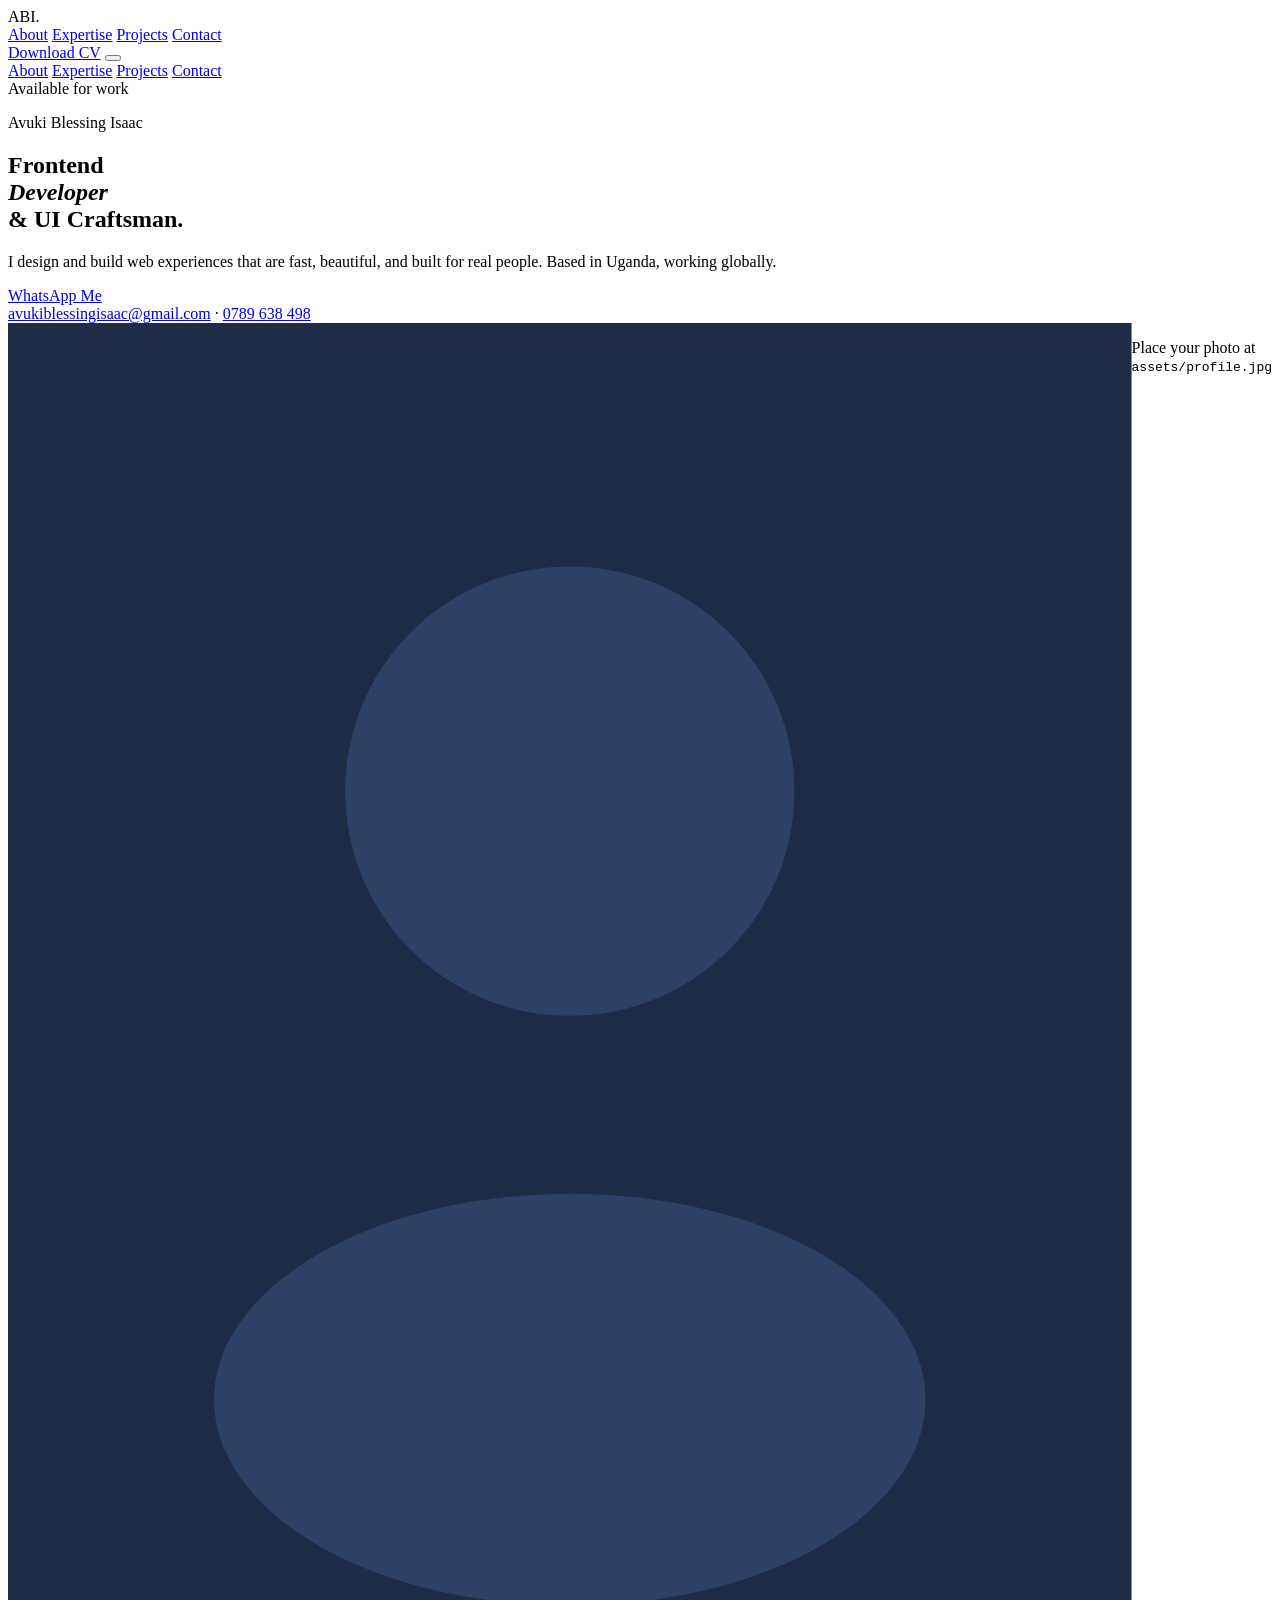
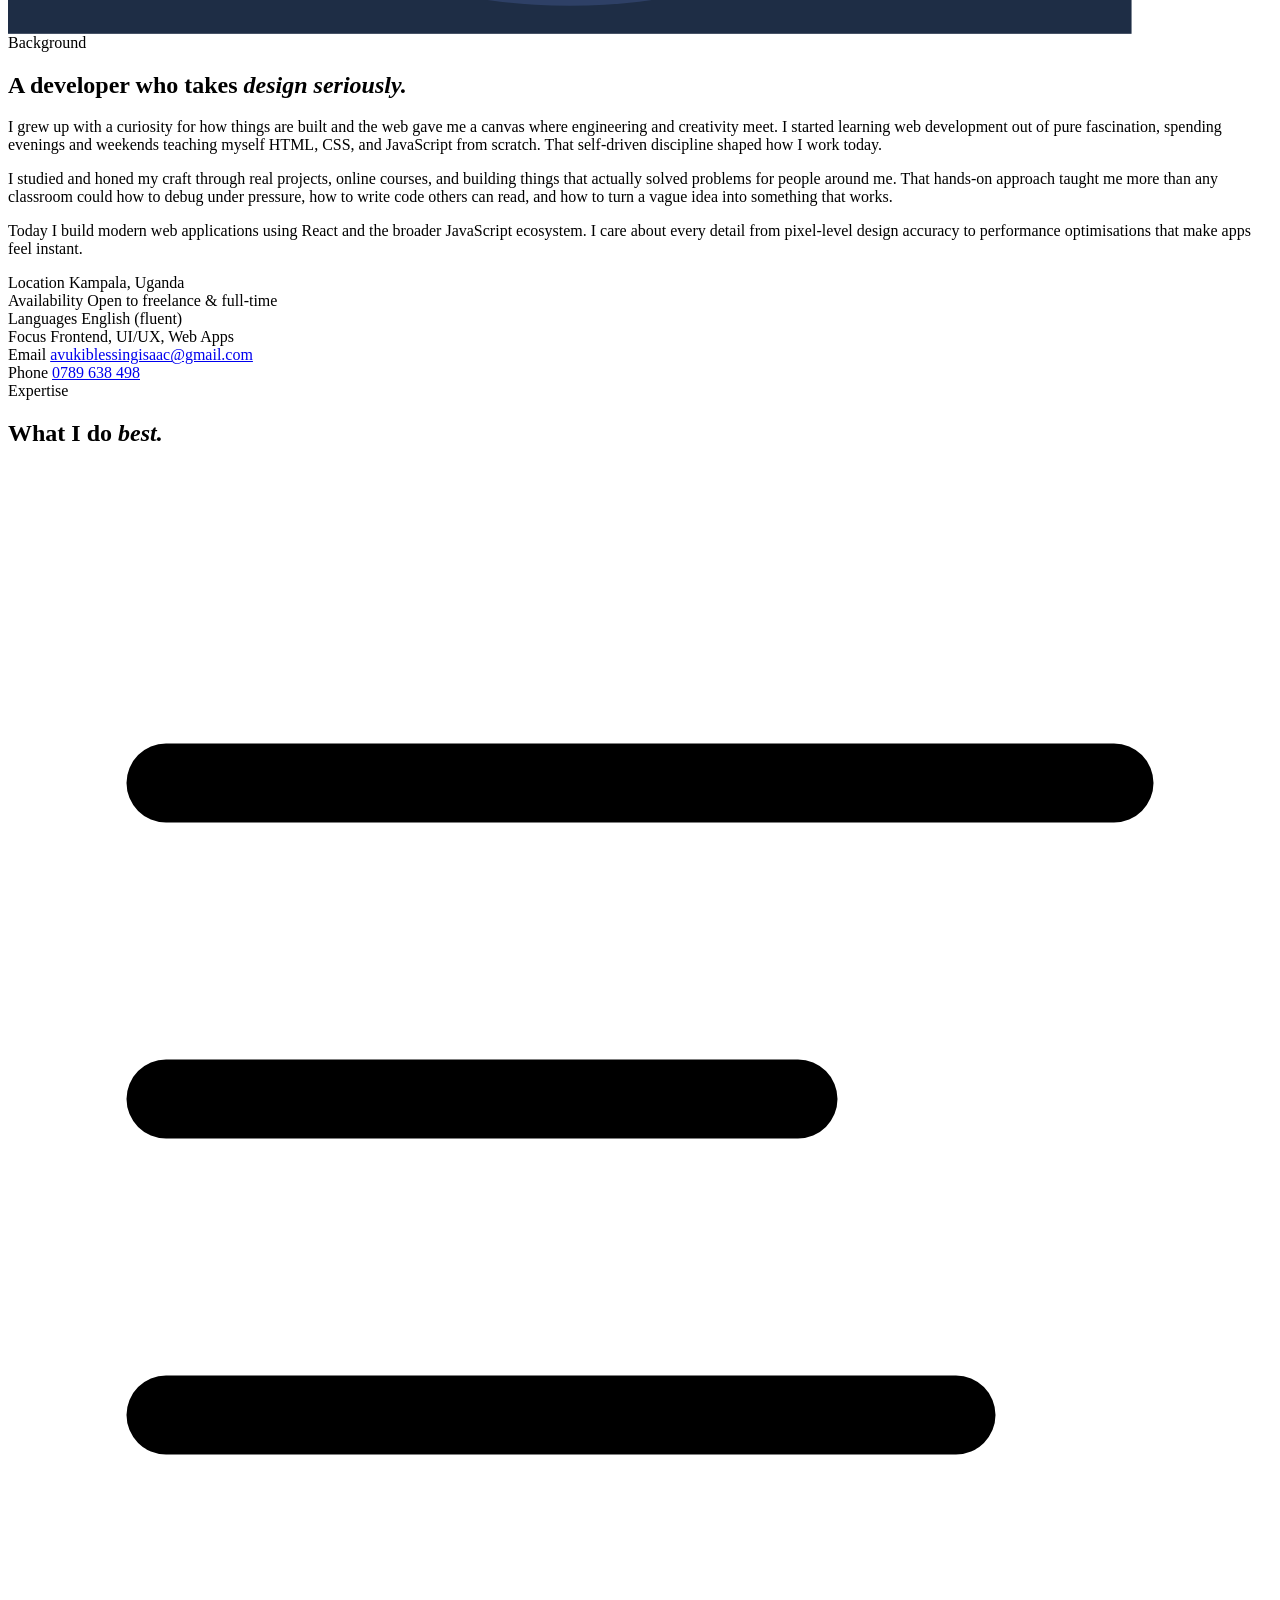
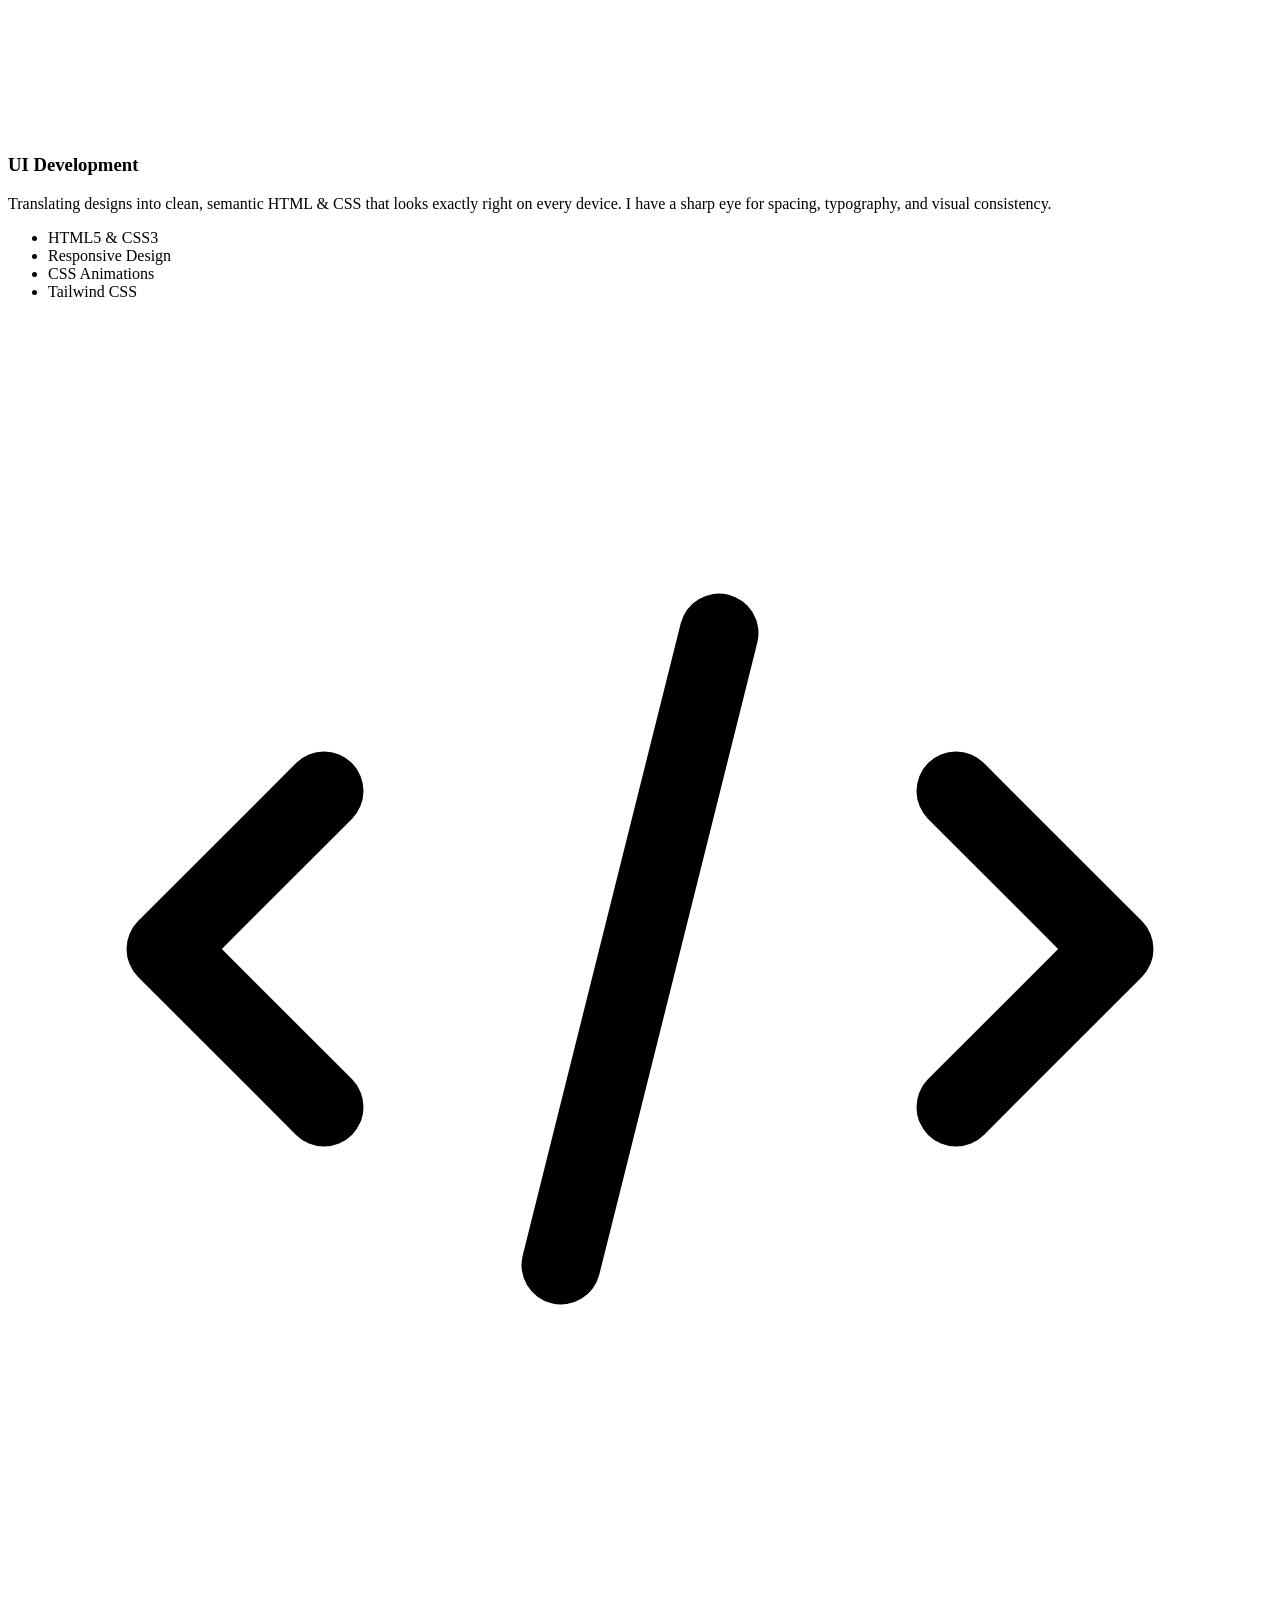
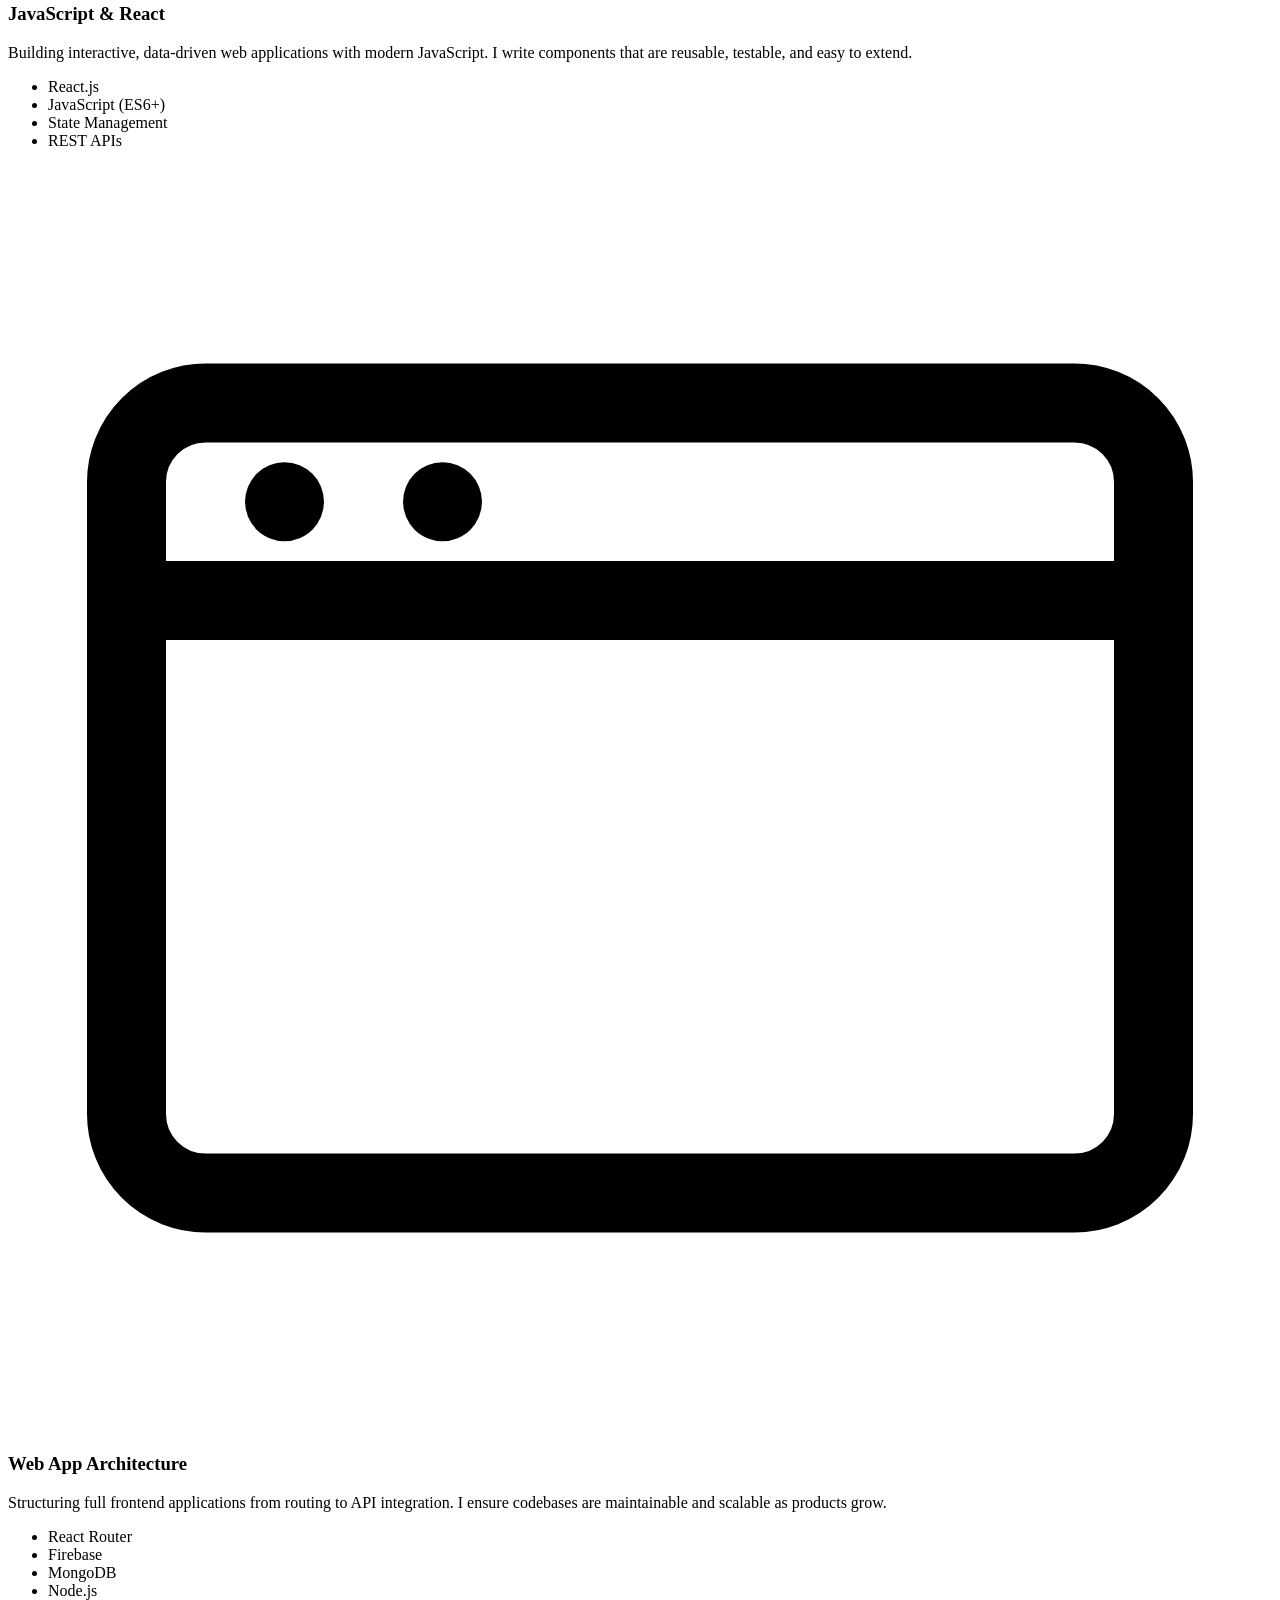
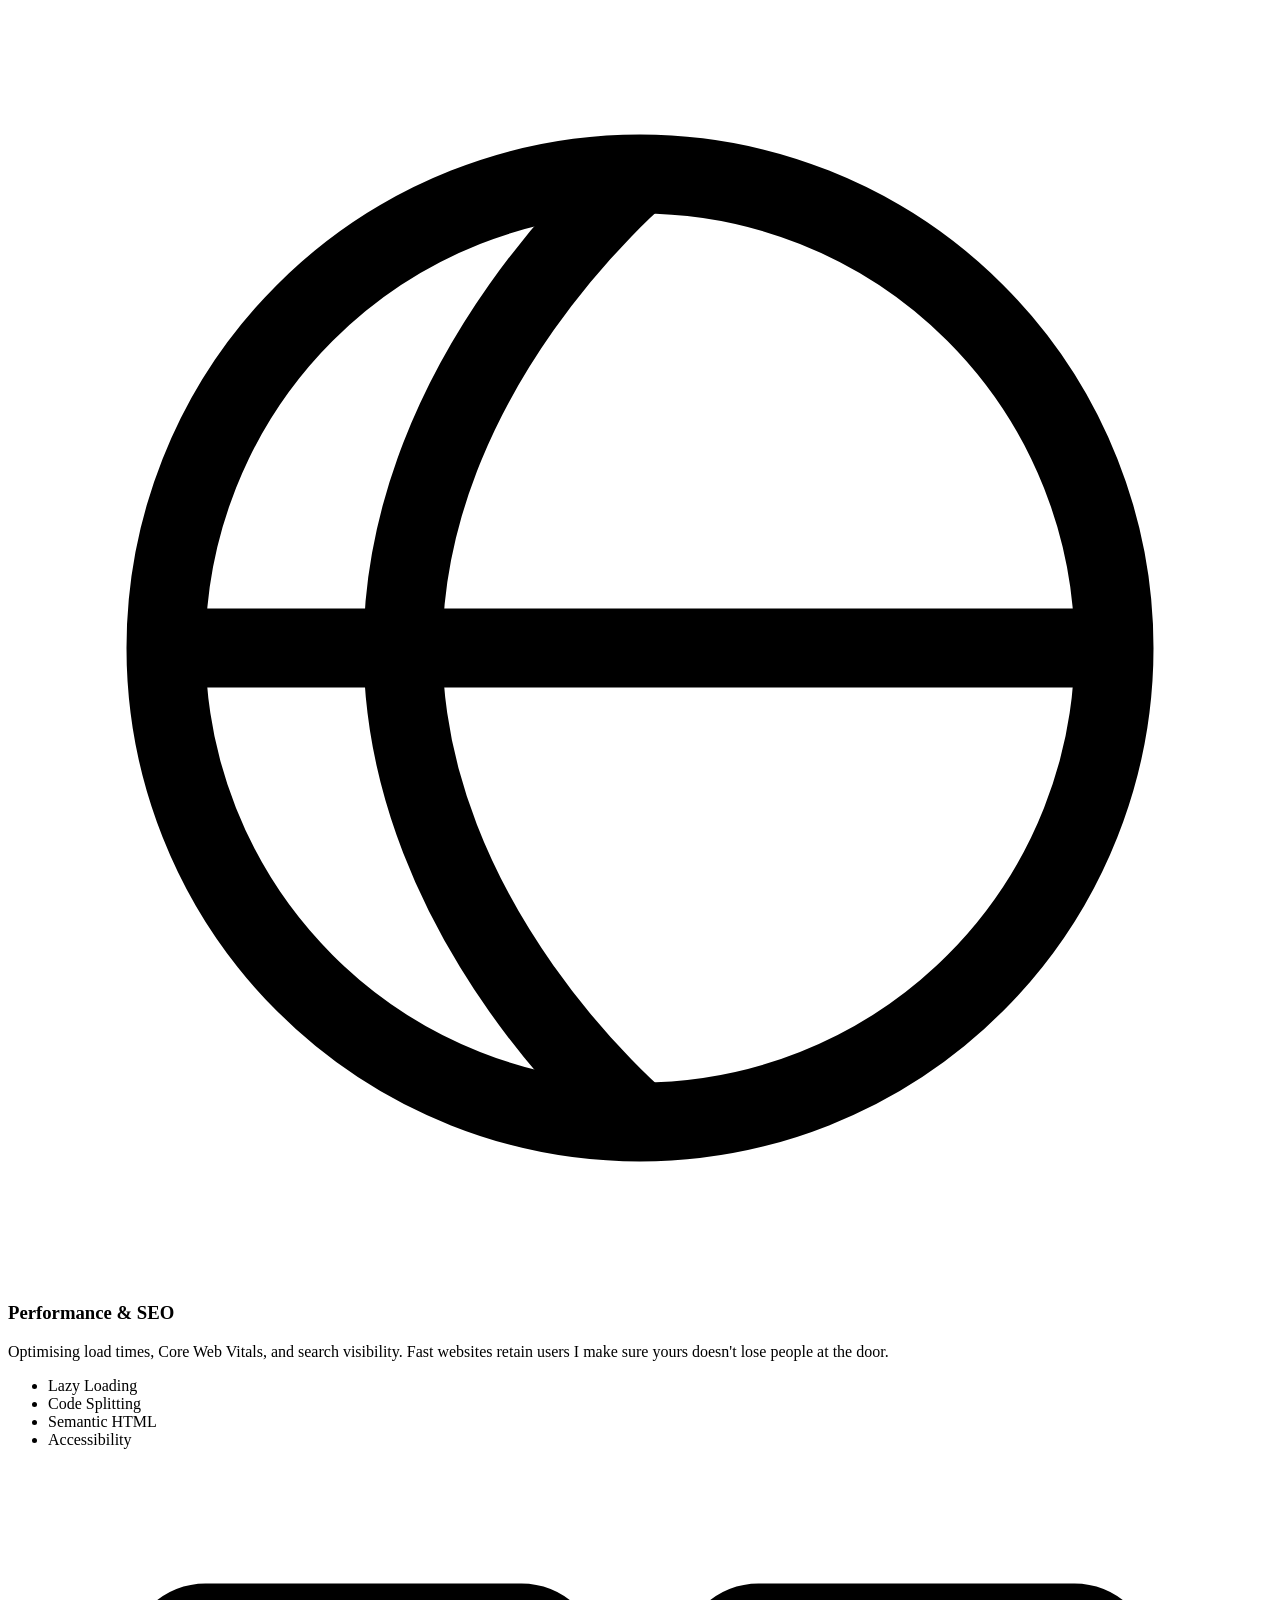
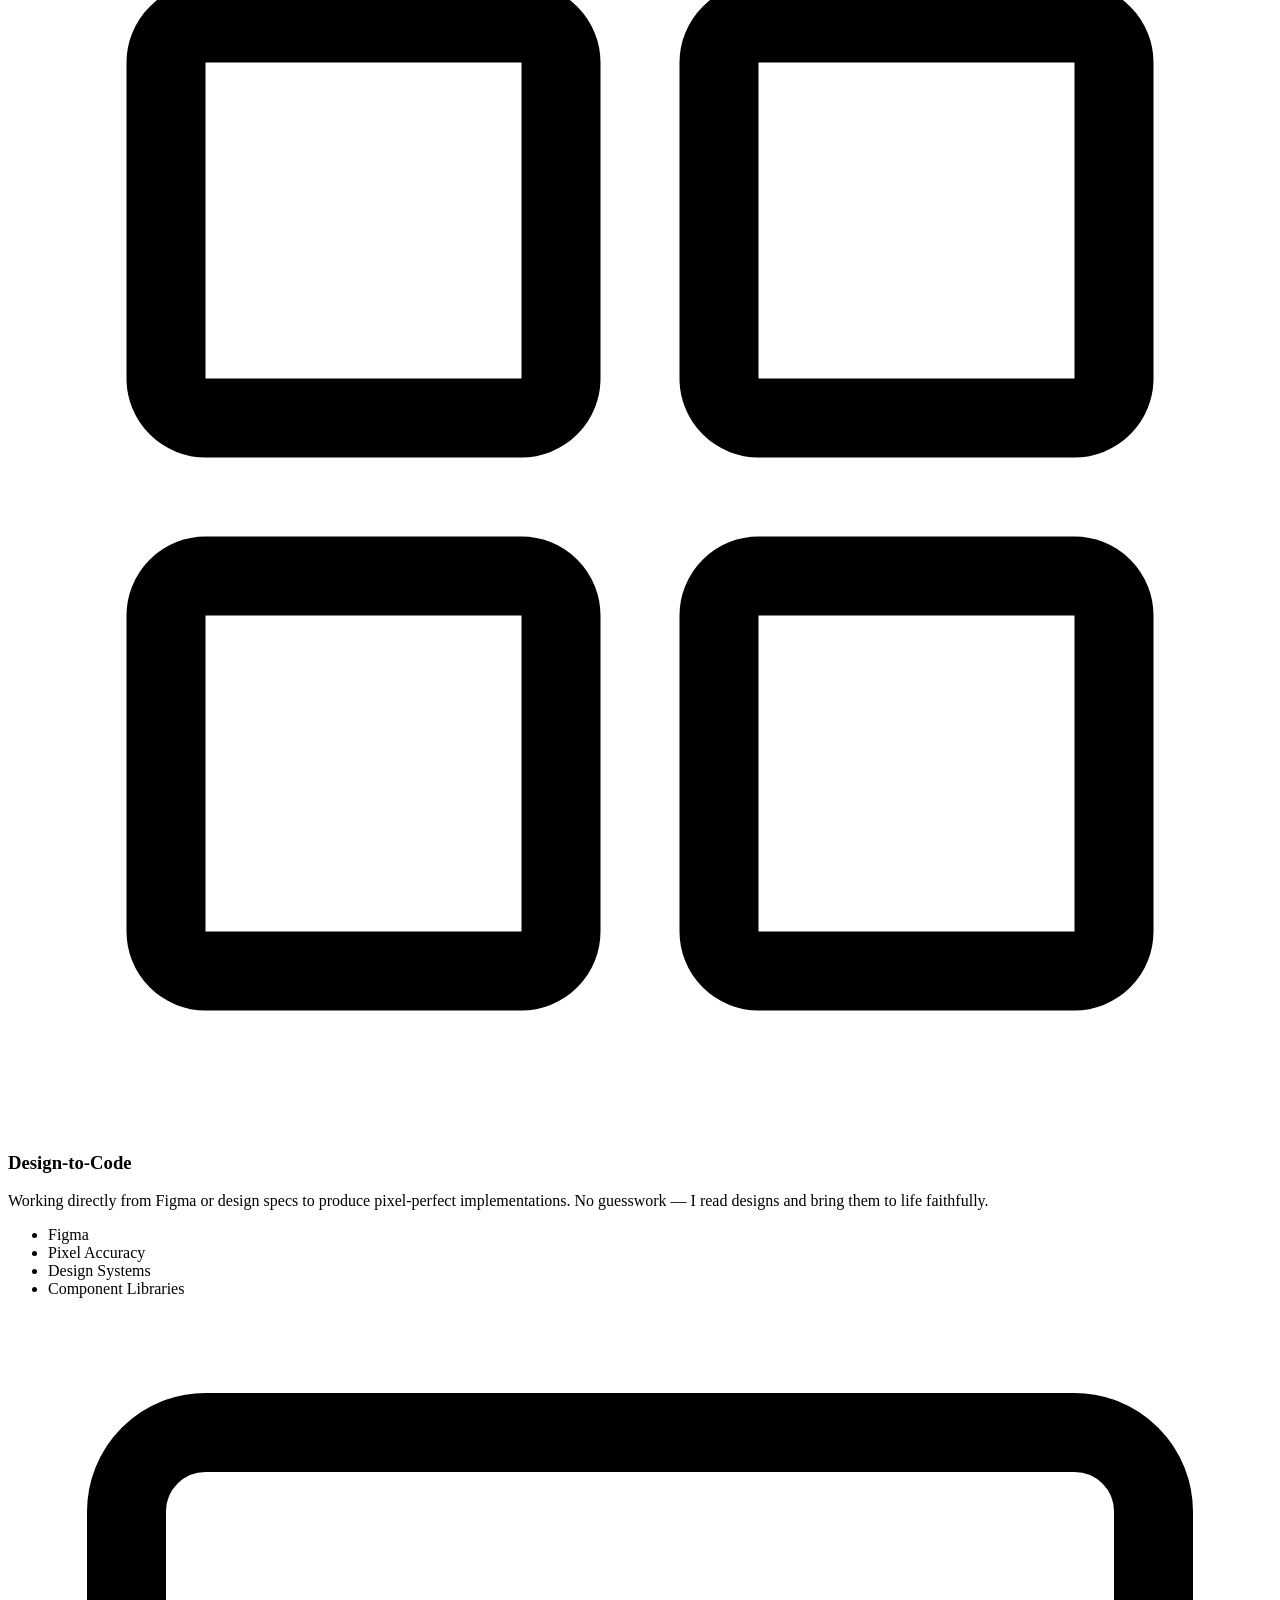
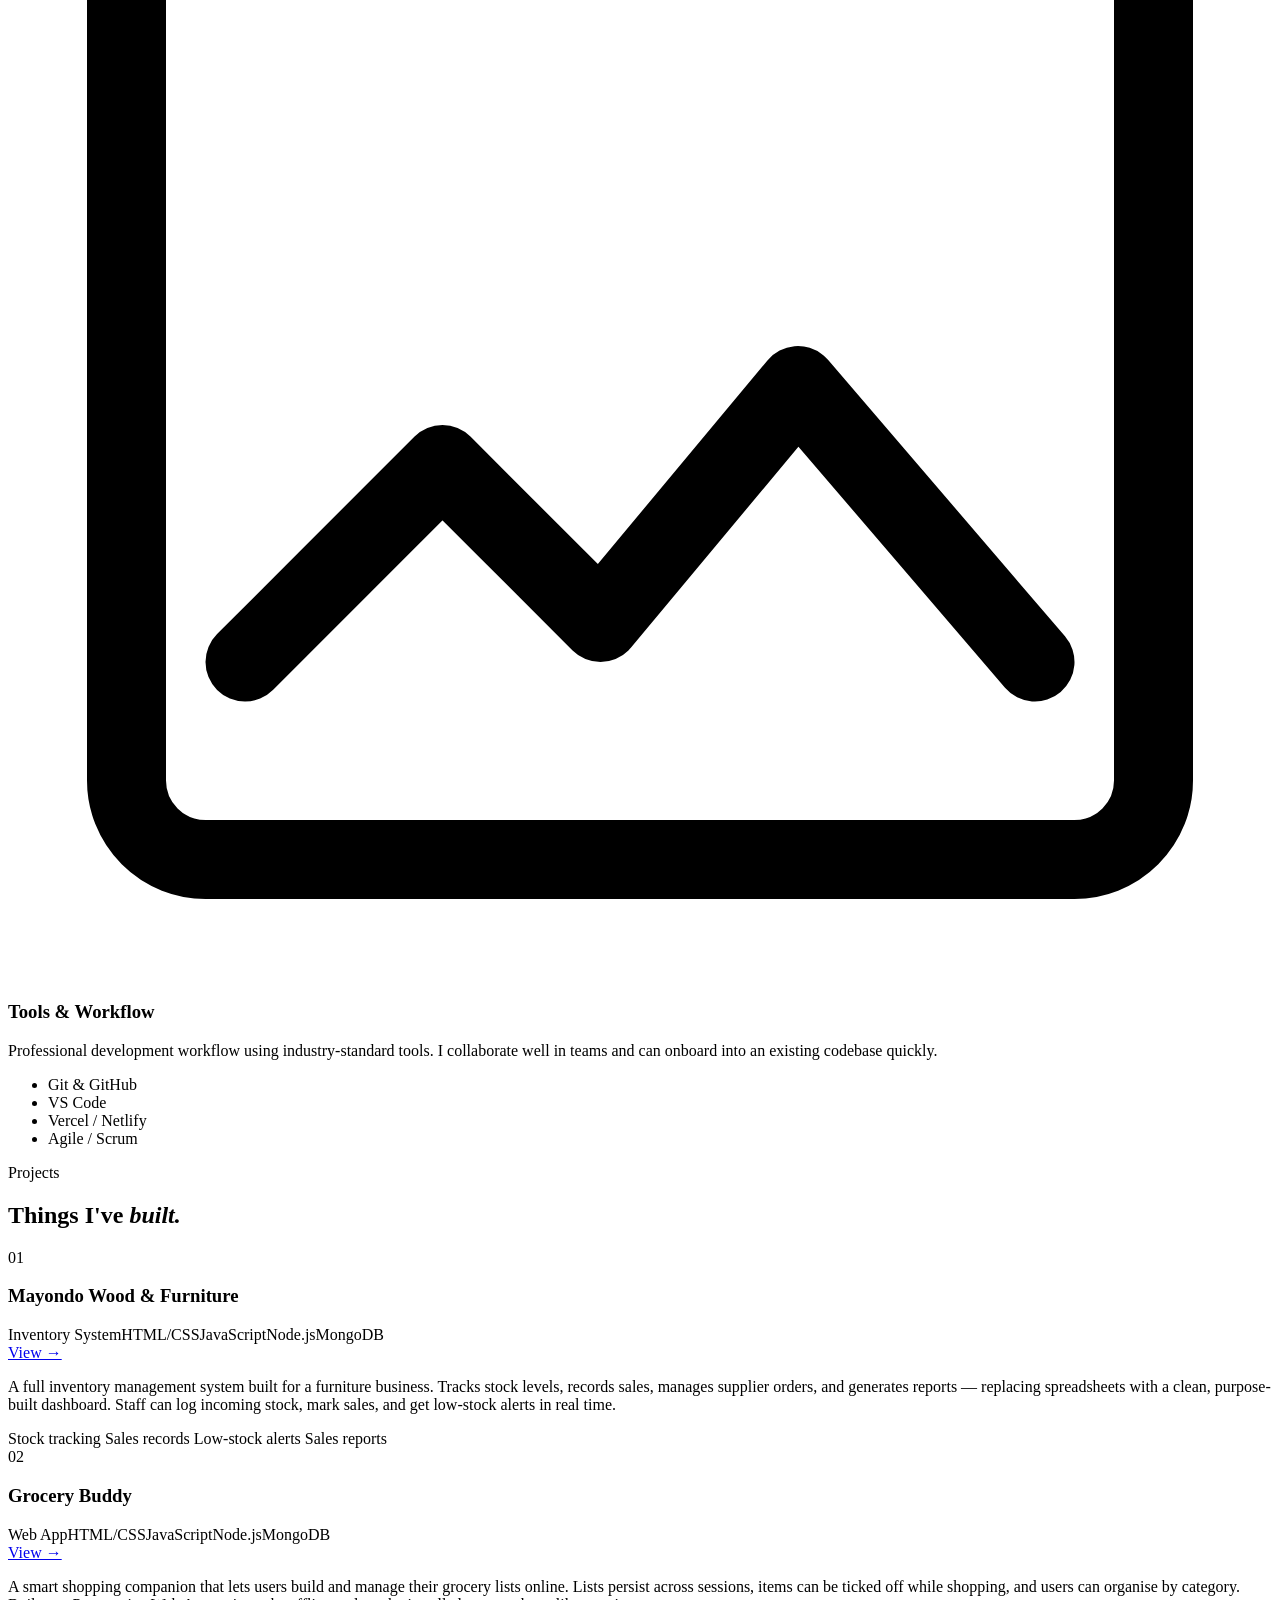
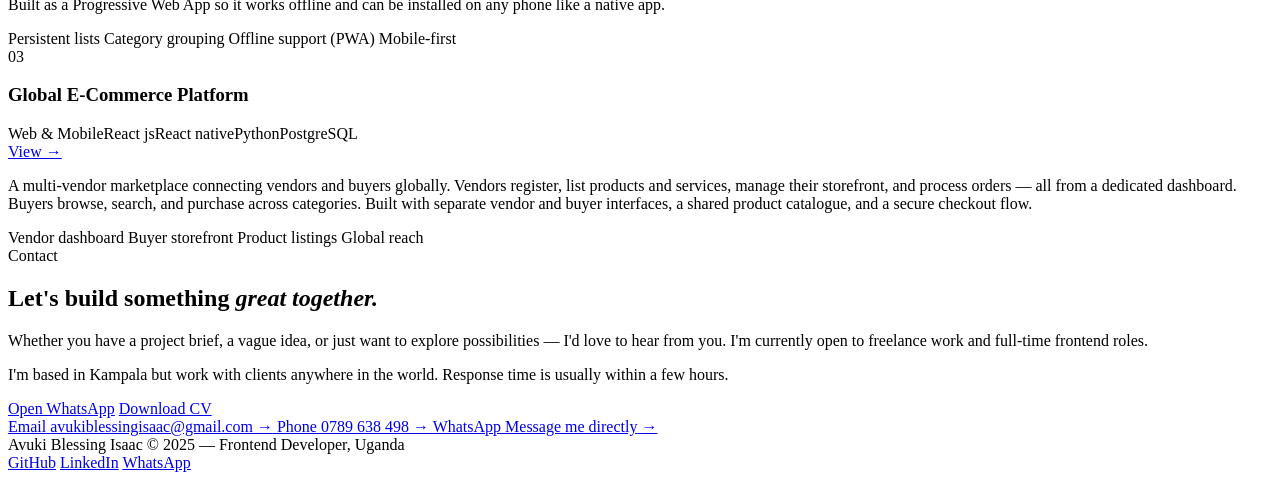
==== index.html @ ea489a76 "Create index.html for personal portfolio website This is a new HTML file for a personal portfolio we" ====
<!DOCTYPE html>
<html lang="en">
<head>
  <meta charset="UTF-8"/>
  <meta name="viewport" content="width=device-width, initial-scale=1.0"/>
  <title>Avuki Blessing Isaac — Frontend Developer</title>
  <link rel="stylesheet" href="style.css"/>
  <link href="https://fonts.googleapis.com/css2?family=DM+Sans:ital,wght@0,300;0,400;0,500;0,600;1,400&family=DM+Serif+Display:ital@0;1&display=swap" rel="stylesheet"/>
</head>
<body>

  <!-- NAV -->
  <header class="nav">
    <div class="nav-inner">
      <span class="nav-brand">ABI<span class="brand-dot">.</span></span>
      <nav class="nav-links">
        <a href="#about">About</a>
        <a href="#expertise">Expertise</a>
        <a href="#projects">Projects</a>
        <a href="#contact">Contact</a>
      </nav>
        <a href="cv/AVUKI BLESSING ISAAC RESUME (1).pdf" download class="btn btn-primary">Download CV</a>
      <button class="hamburger" id="hamburger">
        <span></span><span></span><span></span>
      </button>
    </div>
    <div class="mobile-menu" id="mobileMenu">
      <a href="#about" onclick="closeMobile()">About</a>
      <a href="#expertise" onclick="closeMobile()">Expertise</a>
      <a href="#projects" onclick="closeMobile()">Projects</a>
      <a href="#contact" onclick="closeMobile()">Contact</a>
    </div>
  </header>

  <!-- HERO -->
  <section class="hero">
    <div class="hero-left">
      <div class="hero-badge">Available for work</div>
      <p class="hero-name">Avuki Blessing Isaac</p>
      <h1>Frontend<br/><em>Developer</em><br/>&amp; UI Craftsman.</h1>
      <p class="hero-bio">I design and build web experiences that are fast, beautiful, and built for real people. Based in Uganda, working globally.</p>
      <div class="hero-btns">
        <a href="https://wa.me/256789638498?text=Hi%20Avuki%2C%20I%20came%20across%20your%20portfolio%20and%20I%27d%20love%20to%20discuss%20a%20project%20with%20you." target="_blank" class="btn btn-ghost">WhatsApp Me</a>
      </div>
      <div class="hero-meta">
        <a href="mailto:avukiblessingisaac@gmail.com" class="meta-link">avukiblessingisaac@gmail.com</a>
        <span class="meta-sep">·</span>
        <a href="tel:+256789638498" class="meta-link">0789 638 498</a>
      </div>
    </div>
    <div class="hero-right">
      <div class="photo-frame">
        <img src="assets/Remove background project - 19 June 2026 at 12.31.22.png" alt="Avuki Blessing Isaac" id="profilePhoto" onerror="this.style.display='none';document.getElementById('photoFallback').style.display='flex'"/>
        <div class="photo-fallback" id="photoFallback">
          <svg viewBox="0 0 120 140" xmlns="http://www.w3.org/2000/svg">
            <rect width="120" height="140" fill="#1E2D45"/>
            <circle cx="60" cy="50" r="24" fill="#2E4066"/>
            <ellipse cx="60" cy="115" rx="38" ry="22" fill="#2E4066"/>
          </svg>
          <p>Place your photo at<br/><code>assets/profile.jpg</code></p>
        </div>
        <div class="photo-accent"></div>
      </div>
      <!-- <div class="hero-stats">
        <div class="stat-box"> -->
          <!-- <span class="stat-n">3+</span>
          <span class="stat-l">Years of experience</span>
        </div>
        <div class="stat-box">
          <span class="stat-n">10+</span>
          <span class="stat-l">Projects shipped</span>
        </div>
        <div class="stat-box">
          <span class="stat-n">5+</span>
          <span class="stat-l">Happy clients</span>
        </div>
      </div>
    </div> -->
  </section>

  <!-- ABOUT / BACKGROUND -->
  <section class="section bg-blue" id="about">
    <div class="container">
      <div class="section-label">Background</div>
      <div class="about-grid">
        <div class="about-main">
          <h2>A developer who takes <em>design seriously.</em></h2>
          <p>I grew up with a curiosity for how things are built  and the web gave me a canvas where engineering and creativity meet. I started learning web development out of pure fascination, spending evenings and weekends teaching myself HTML, CSS, and JavaScript from scratch. That self-driven discipline shaped how I work today.</p>
          <p>I studied and honed my craft through real projects, online courses, and building things that actually solved problems for people around me. That hands-on approach taught me more than any classroom could  how to debug under pressure, how to write code others can read, and how to turn a vague idea into something that works.</p>
          <p>Today I build modern web applications using React and the broader JavaScript ecosystem. I care about every detail  from pixel-level design accuracy to performance optimisations that make apps feel instant.</p>
        </div>
        <div class="about-side">
          <div class="about-card">
            <span class="about-card-label">Location</span>
            <span class="about-card-value">Kampala, Uganda</span>
          </div>
          <div class="about-card">
            <span class="about-card-label">Availability</span>
            <span class="about-card-value">Open to freelance &amp; full-time</span>
          </div>
          <div class="about-card">
            <span class="about-card-label">Languages</span>
            <span class="about-card-value">English (fluent)</span>
          </div>
          <div class="about-card">
            <span class="about-card-label">Focus</span>
            <span class="about-card-value">Frontend, UI/UX, Web Apps</span>
          </div>
          <div class="about-card">
            <span class="about-card-label">Email</span>
            <a href="mailto:avukiblessingisaac@gmail.com" class="about-card-value link">avukiblessingisaac@gmail.com</a>
          </div>
          <div class="about-card">
            <span class="about-card-label">Phone</span>
            <a href="tel:+256789638498" class="about-card-value link">0789 638 498</a>
          </div>
        </div>
      </div>
    </div>
  </section>

  <!-- EXPERTISE -->
  <section class="section" id="expertise">
    <div class="container">
      <div class="section-label">Expertise</div>
      <h2 class="section-title">What I do <em>best.</em></h2>

      <div class="expertise-grid">
        <div class="expertise-card">
          <div class="expertise-icon">
            <svg viewBox="0 0 32 32" fill="none" xmlns="http://www.w3.org/2000/svg">
              <path d="M4 8h24M4 16h16M4 24h20" stroke="currentColor" stroke-width="2" stroke-linecap="round"/>
            </svg>
          </div>
          <h3>UI Development</h3>
          <p>Translating designs into clean, semantic HTML &amp; CSS that looks exactly right on every device. I have a sharp eye for spacing, typography, and visual consistency.</p>
          <ul class="expertise-skills">
            <li>HTML5 &amp; CSS3</li><li>Responsive Design</li><li>CSS Animations</li><li>Tailwind CSS</li>
          </ul>
        </div>

        <div class="expertise-card">
          <div class="expertise-icon">
            <svg viewBox="0 0 32 32" fill="none" xmlns="http://www.w3.org/2000/svg">
              <polyline points="8,12 4,16 8,20" stroke="currentColor" stroke-width="2" stroke-linecap="round" stroke-linejoin="round"/>
              <polyline points="24,12 28,16 24,20" stroke="currentColor" stroke-width="2" stroke-linecap="round" stroke-linejoin="round"/>
              <line x1="18" y1="8" x2="14" y2="24" stroke="currentColor" stroke-width="2" stroke-linecap="round"/>
            </svg>
          </div>
          <h3>JavaScript &amp; React</h3>
          <p>Building interactive, data-driven web applications with modern JavaScript. I write components that are reusable, testable, and easy to extend.</p>
          <ul class="expertise-skills">
            <li>React.js</li><li>JavaScript (ES6+)</li><li>State Management</li><li>REST APIs</li>
          </ul>
        </div>

        <div class="expertise-card">
          <div class="expertise-icon">
            <svg viewBox="0 0 32 32" fill="none" xmlns="http://www.w3.org/2000/svg">
              <rect x="3" y="6" width="26" height="20" rx="2" stroke="currentColor" stroke-width="2"/>
              <path d="M3 11h26" stroke="currentColor" stroke-width="2"/>
              <circle cx="7" cy="8.5" r="1" fill="currentColor"/>
              <circle cx="11" cy="8.5" r="1" fill="currentColor"/>
            </svg>
          </div>
          <h3>Web App Architecture</h3>
          <p>Structuring full frontend applications from routing to API integration. I ensure codebases are maintainable and scalable as products grow.</p>
          <ul class="expertise-skills">
            <li>React Router</li><li>Firebase</li><li>MongoDB</li><li>Node.js</li>
          </ul>
        </div>

        <div class="expertise-card">
          <div class="expertise-icon">
            <svg viewBox="0 0 32 32" fill="none" xmlns="http://www.w3.org/2000/svg">
              <circle cx="16" cy="16" r="12" stroke="currentColor" stroke-width="2"/>
              <path d="M16 4c0 0-6 5-6 12s6 12 6 12" stroke="currentColor" stroke-width="2"/>
              <path d="M4 16h24" stroke="currentColor" stroke-width="2"/>
            </svg>
          </div>
          <h3>Performance &amp; SEO</h3>
          <p>Optimising load times, Core Web Vitals, and search visibility. Fast websites retain users  I make sure yours doesn't lose people at the door.</p>
          <ul class="expertise-skills">
            <li>Lazy Loading</li><li>Code Splitting</li><li>Semantic HTML</li><li>Accessibility</li>
          </ul>
        </div>

        <div class="expertise-card">
          <div class="expertise-icon">
            <svg viewBox="0 0 32 32" fill="none" xmlns="http://www.w3.org/2000/svg">
              <rect x="4" y="4" width="10" height="10" rx="1" stroke="currentColor" stroke-width="2"/>
              <rect x="18" y="4" width="10" height="10" rx="1" stroke="currentColor" stroke-width="2"/>
              <rect x="4" y="18" width="10" height="10" rx="1" stroke="currentColor" stroke-width="2"/>
              <rect x="18" y="18" width="10" height="10" rx="1" stroke="currentColor" stroke-width="2"/>
            </svg>
          </div>
          <h3>Design-to-Code</h3>
          <p>Working directly from Figma or design specs to produce pixel-perfect implementations. No guesswork — I read designs and bring them to life faithfully.</p>
          <ul class="expertise-skills">
            <li>Figma</li><li>Pixel Accuracy</li><li>Design Systems</li><li>Component Libraries</li>
          </ul>
        </div>

        <div class="expertise-card">
          <div class="expertise-icon">
            <svg viewBox="0 0 32 32" fill="none" xmlns="http://www.w3.org/2000/svg">
              <path d="M6 24l5-5 4 4 5-6 6 7" stroke="currentColor" stroke-width="2" stroke-linecap="round" stroke-linejoin="round"/>
              <rect x="3" y="3" width="26" height="26" rx="2" stroke="currentColor" stroke-width="2"/>
            </svg>
          </div>
          <h3>Tools &amp; Workflow</h3>
          <p>Professional development workflow using industry-standard tools. I collaborate well in teams and can onboard into an existing codebase quickly.</p>
          <ul class="expertise-skills">
            <li>Git &amp; GitHub</li><li>VS Code</li><li>Vercel / Netlify</li><li>Agile / Scrum</li>
          </ul>
        </div>
      </div>
    </div>
  </section>

  <!-- PROJECTS -->
  <section class="section bg-blue" id="projects">
    <div class="container">
      <div class="section-label">Projects</div>
      <h2 class="section-title">Things I've <em>built.</em></h2>

      <div class="projects-list">

        <div class="project-item reveal">
          <div class="project-number">01</div>
          <div class="project-body">
            <div class="project-top">
              <div>
                <h3>Mayondo Wood &amp; Furniture</h3>
                <div class="project-tags">
                  <span>Inventory System</span><span>HTML/CSS</span><span>JavaScript</span><span>Node.js</span><span>MongoDB</span>
                </div>
              </div>
              <a href="#" class="project-link-btn">View →</a>
            </div>
            <p>A full inventory management system built for a furniture business. Tracks stock levels, records sales, manages supplier orders, and generates reports — replacing spreadsheets with a clean, purpose-built dashboard. Staff can log incoming stock, mark sales, and get low-stock alerts in real time.</p>
            <div class="project-highlights">
              <span>Stock tracking</span>
              <span>Sales records</span>
              <span>Low-stock alerts</span>
              <span>Sales reports</span>
            </div>
          </div>
        </div>

        <div class="project-item reveal">
          <div class="project-number">02</div>
          <div class="project-body">
            <div class="project-top">
              <div>
                <h3>Grocery Buddy</h3>
                <div class="project-tags">
                  <span>Web App</span><span>HTML/CSS</span><span>JavaScript</span><span>Node.js</span><span>MongoDB</span>
                </div>
              </div>
              <a href="#" class="project-link-btn">View →</a>
            </div>
            <p>A smart shopping companion that lets users build and manage their grocery lists online. Lists persist across sessions, items can be ticked off while shopping, and users can organise by category. Built as a Progressive Web App so it works offline and can be installed on any phone like a native app.</p>
            <div class="project-highlights">
              <span>Persistent lists</span>
              <span>Category grouping</span>
              <span>Offline support (PWA)</span>
              <span>Mobile-first</span>
            </div>
          </div>
        </div>

        <div class="project-item reveal">
          <div class="project-number">03</div>
          <div class="project-body">
            <div class="project-top">
              <div>
                <h3>Global E-Commerce Platform</h3>
                <div class="project-tags">
                  <span>Web &amp; Mobile</span><span>React js</span><span>React native</span><span>Python</span><span>PostgreSQL</span>
                </div>
              </div>
              <a href="#" class="project-link-btn">View →</a>
            </div>
            <p>A multi-vendor marketplace connecting vendors and buyers globally. Vendors register, list products and services, manage their storefront, and process orders — all from a dedicated dashboard. Buyers browse, search, and purchase across categories. Built with separate vendor and buyer interfaces, a shared product catalogue, and a secure checkout flow.</p>
            <div class="project-highlights">
              <span>Vendor dashboard</span>
              <span>Buyer storefront</span>
              <span>Product listings</span>
              <span>Global reach</span>
            </div>
          </div>
        </div>

      </div>
    </div>
  </section>

  <!-- CONTACT -->
  <section class="section" id="contact">
    <div class="container">
      <div class="section-label">Contact</div>
      <div class="contact-wrap">
        <div class="contact-left">
          <h2>Let's build something <em>great together.</em></h2>
          <p>Whether you have a project brief, a vague idea, or just want to explore possibilities — I'd love to hear from you. I'm currently open to freelance work and full-time frontend roles.</p>
          <p>I'm based in Kampala but work with clients anywhere in the world. Response time is usually within a few hours.</p>
          <div class="contact-btns">
            <a href="https://wa.me/256789638498?text=Hi%20Avuki%2C%20I%20came%20across%20your%20portfolio%20and%20I%27d%20love%20to%20discuss%20a%20project%20with%20you." target="_blank" class="btn btn-primary">Open WhatsApp</a>
            <a href="cv/Avuki_Blessing_Isaac_CV.pdf" download class="btn btn-ghost">Download CV</a>
          </div>
        </div>
        <div class="contact-right">
          <a href="mailto:avukiblessingisaac@gmail.com" class="contact-tile">
            <span class="contact-tile-label">Email</span>
            <span class="contact-tile-value">avukiblessingisaac@gmail.com</span>
            <span class="contact-tile-arrow">→</span>
          </a>
          <a href="tel:+256789638498" class="contact-tile">
            <span class="contact-tile-label">Phone</span>
            <span class="contact-tile-value">0789 638 498</span>
            <span class="contact-tile-arrow">→</span>
          </a>
          <a href="https://wa.me/256789638498?text=Hi%20Avuki%2C%20I%20came%20across%20your%20portfolio%20and%20I%27d%20love%20to%20discuss%20a%20project%20with%20you." target="_blank" class="contact-tile contact-tile-green">
            <span class="contact-tile-label">WhatsApp</span>
            <span class="contact-tile-value">Message me directly</span>
            <span class="contact-tile-arrow">→</span>
          </a>
        </div>
      </div>
    </div>
  </section>

  <!-- FOOTER -->
  <footer class="footer">
    <div class="container footer-inner">
      <span class="footer-name">Avuki Blessing Isaac</span>
      <span class="footer-copy">© 2025 — Frontend Developer, Uganda</span>
      <div class="footer-links">
        <a href="https://github.com/" target="_blank">GitHub</a>
        <a href="https://linkedin.com/" target="_blank">LinkedIn</a>
        <a href="https://wa.me/256789638498?text=Hi%20Avuki%2C%20I%20came%20across%20your%20portfolio%20and%20I%27d%20love%20to%20discuss%20a%20project%20with%20you." target="_blank">WhatsApp</a>
      </div>
    </div>
  </footer>

  <script src="script.js"></script>
</body>
</html>
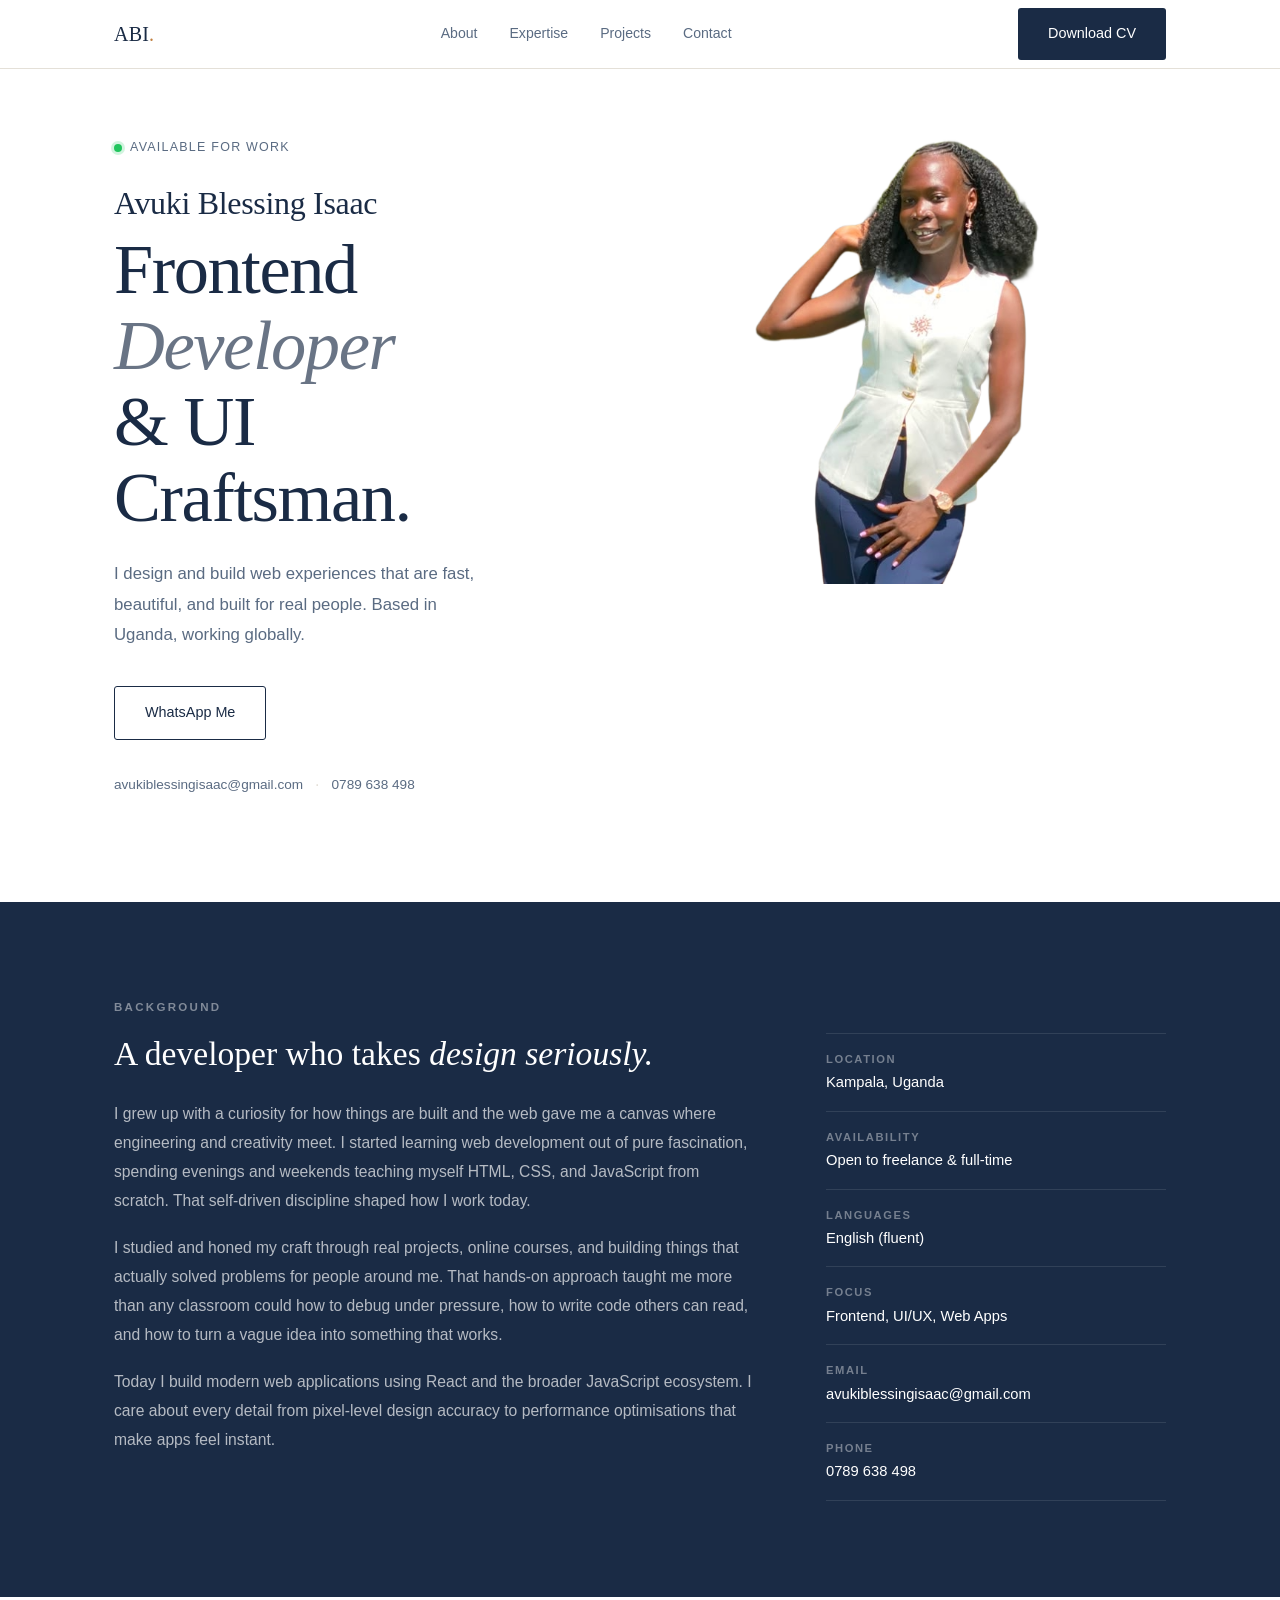
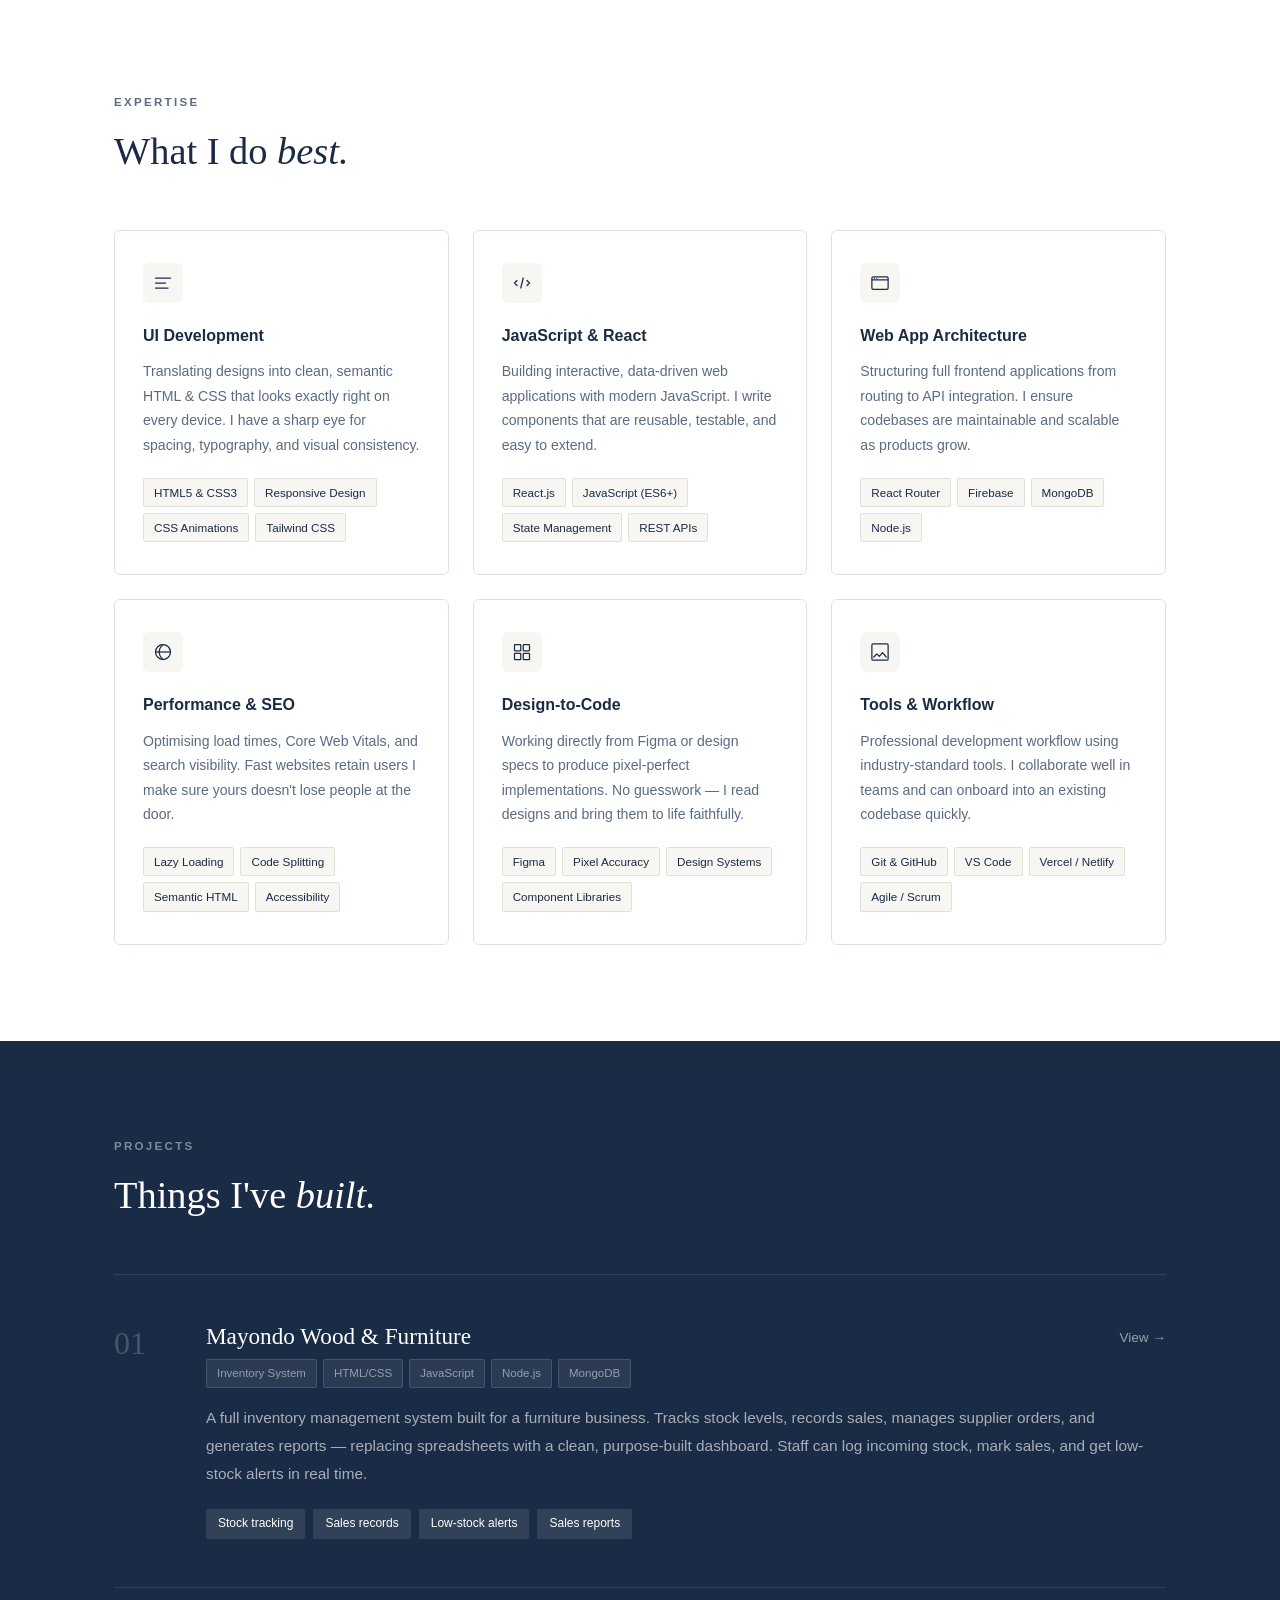
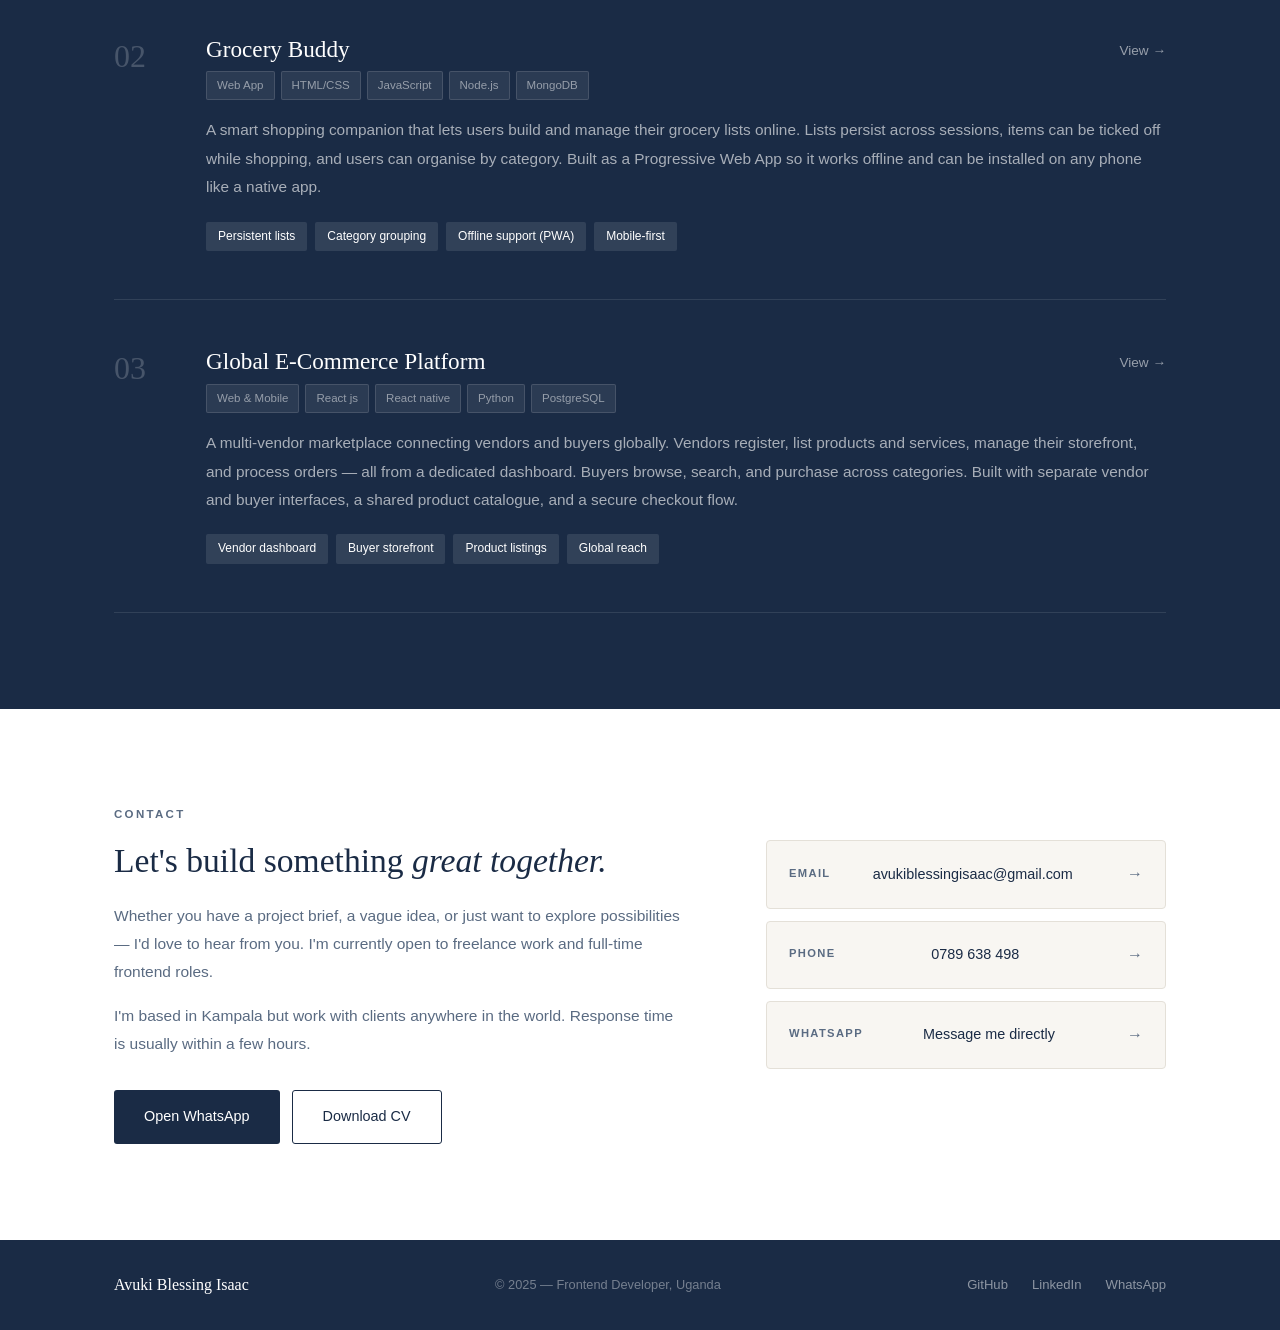
==== commit ac67aace: "Update files" ====
--- a/index.html
+++ b/index.html
@@ -19,7 +19,7 @@
         <a href="#projects">Projects</a>
         <a href="#contact">Contact</a>
       </nav>
-        <a href="cv/AVUKI BLESSING ISAAC RESUME (1).pdf" download class="btn btn-primary">Download CV</a>
+        <a href="AVUKI BLESSING ISAAC RESUME (1).pdf" download class="btn btn-primary">Download CV</a>
       <button class="hamburger" id="hamburger">
         <span></span><span></span><span></span>
       </button>
@@ -346,4 +346,4 @@
 
   <script src="script.js"></script>
 </body>
-</html>
+</html>
--- a/style.css
+++ b/style.css
@@ -0,0 +1,466 @@
+/* =============================================
+   AVUKI BLESSING ISAAC — PORTFOLIO v3
+   Palette (3 colours):
+     #FFFFFF  white
+     #1A2B45  deep navy blue
+     #F8F6F2  warm off-white (bg sections)
+   Accent text pops from navy backgrounds
+   ============================================= */
+
+*, *::before, *::after { box-sizing: border-box; margin: 0; padding: 0; }
+
+:root {
+  --white:    #FFFFFF;
+  --navy:     #1A2B45;
+  --navy-mid: #243554;
+  --navy-lt:  #2E4066;
+  --cream:    #F8F6F2;
+  --border:   #E4E0D8;
+  --text:     #1A2B45;
+  --muted:    #5A6B82;
+  --t: 0.22s ease;
+}
+
+html { scroll-behavior: smooth; }
+
+body {
+  background: var(--white);
+  color: var(--text);
+  font-family: 'DM Sans', sans-serif;
+  font-size: 16px;
+  line-height: 1.65;
+  -webkit-font-smoothing: antialiased;
+}
+
+a { color: inherit; text-decoration: none; }
+code { font-size: 0.78em; background: rgba(255,255,255,0.12); padding: 2px 7px; border-radius: 3px; color: rgba(255,255,255,0.7); }
+em { font-style: italic; font-family: 'DM Serif Display', serif; }
+strong { font-weight: 600; color: var(--navy); }
+
+/* ===================== NAV ===================== */
+.nav {
+  position: fixed; top: 0; left: 0; right: 0; z-index: 200;
+  background: rgba(255,255,255,0.97);
+  backdrop-filter: blur(10px);
+  border-bottom: 1px solid var(--border);
+}
+.nav-inner {
+  max-width: 1140px; margin: 0 auto; padding: 0 44px;
+  height: 68px;
+  display: flex; align-items: center; justify-content: space-between; gap: 32px;
+}
+.nav-brand {
+  font-family: 'DM Serif Display', serif;
+  font-size: 1.25rem; color: var(--navy); letter-spacing: 0.01em;
+}
+.brand-dot { color: #C17F3E; }
+
+.nav-links { display: flex; gap: 32px; }
+.nav-links a {
+  font-size: 0.88rem; font-weight: 400; color: var(--muted);
+  transition: color var(--t);
+}
+.nav-links a:hover { color: var(--navy); }
+
+.nav-cta {
+  font-size: 0.85rem; font-weight: 600;
+  background: var(--navy); color: var(--white);
+  padding: 10px 22px; border-radius: 3px;
+  transition: background var(--t);
+  white-space: nowrap;
+}
+.nav-cta:hover { background: var(--navy-mid); }
+
+.hamburger {
+  display: none; flex-direction: column; gap: 5px;
+  background: none; border: none; cursor: pointer; padding: 4px;
+}
+.hamburger span { display: block; width: 22px; height: 2px; background: var(--navy); border-radius: 2px; }
+
+.mobile-menu {
+  display: none; flex-direction: column; gap: 0;
+  background: var(--white); border-top: 1px solid var(--border);
+}
+.mobile-menu.open { display: flex; }
+.mobile-menu a {
+  padding: 16px 44px; font-size: 1rem; font-weight: 500; color: var(--navy);
+  border-bottom: 1px solid var(--border);
+}
+
+/* ===================== BUTTONS ===================== */
+.btn {
+  display: inline-flex; align-items: center; gap: 8px;
+  padding: 14px 30px;
+  font-family: 'DM Sans', sans-serif; font-size: 0.9rem; font-weight: 500;
+  border-radius: 3px; border: none; cursor: pointer;
+  transition: all var(--t); white-space: nowrap;
+}
+.btn-primary { background: var(--navy); color: var(--white); }
+.btn-primary:hover { background: var(--navy-mid); transform: translateY(-1px); }
+.btn-ghost {
+  background: transparent; color: var(--navy);
+  border: 1.5px solid var(--navy);
+}
+.btn-ghost:hover { background: var(--navy); color: var(--white); }
+
+/* on blue bg */
+.bg-blue .btn-ghost {
+  color: var(--white); border-color: rgba(255,255,255,0.4);
+}
+.bg-blue .btn-ghost:hover { background: var(--white); color: var(--navy); }
+
+/* ===================== HERO ===================== */
+.hero {
+  min-height: 100vh;
+  padding: 110px 44px 80px;
+  max-width: 1140px; 
+  margin: 0 auto;
+  display: flex; 
+  align-items: center; 
+  gap: 80px;
+}
+.hero-left { flex: 1.1; }
+
+.hero-badge {
+  display: inline-flex; align-items: center; gap: 8px;
+  font-size: 0.78rem; font-weight: 500; letter-spacing: 0.1em; text-transform: uppercase;
+  color: var(--muted); margin-bottom: 28px;
+}
+.hero-name {
+  font-family: 'DM Serif Display', serif;
+  font-size: clamp(2rem, 2vw, 3rem);
+  font-weight: 400;
+  color: var(--navy);
+  letter-spacing: -0.01em;
+  line-height: 1.1;
+  margin-bottom: 10px;
+}
+
+.hero-badge::before {
+  content: '';
+  display: inline-block; width: 8px; height: 8px; border-radius: 50%;
+  background: #22C55E; box-shadow: 0 0 0 3px rgba(34,197,94,0.2);
+}
+
+.hero-left h1 {
+  font-family: 'DM Serif Display', serif;
+  font-size: clamp(3rem, 5.5vw, 4.6rem);
+  font-weight: 400; line-height: 1.08;
+  letter-spacing: -0.02em; color: var(--navy);
+  margin-bottom: 24px;
+}
+.hero-left h1 em { color: var(--navy); opacity: 0.65; }
+
+.hero-bio {
+  font-size: 1.05rem; color: var(--muted);
+  line-height: 1.8; max-width: 440px; margin-bottom: 36px;
+}
+.hero-bio strong { color: var(--navy); }
+
+.hero-btns { display: flex; gap: 12px; flex-wrap: wrap; margin-bottom: 32px; }
+
+.hero-meta { display: flex; align-items: center; gap: 12px; flex-wrap: wrap; }
+.meta-link { font-size: 0.85rem; color: var(--muted); transition: color var(--t); }
+.meta-link:hover { color: var(--navy); }
+.meta-sep { color: var(--border); }
+
+/* ---- HERO RIGHT ---- */
+.hero-right { flex: 0 0 auto; display: flex; flex-direction: column; gap: 24px; align-items: flex-start; }
+
+.photo-frame {
+  position: relative;
+  width: 600px; 
+  height: 700px;
+  margin-bottom: 12px;
+}
+.photo-frame img {
+  width: 100%; 
+  height: 100%;
+  object-fit: cover; 
+  object-position: top center;
+  object-position: center 20%;
+  display: block; border-radius: 4px;
+}
+.photo-fallback {
+  width: 100%; height: 100%;
+  background: var(--cream);
+  display: none; flex-direction: column;
+  align-items: center; justify-content: center;
+  gap: 12px; border-radius: 4px;
+  border: 1px dashed var(--border);
+}
+.photo-fallback svg { width: 80px; opacity: 0.4; }
+.photo-fallback p { font-size: 0.78rem; color: var(--muted); text-align: center; }
+/* .photo-accent {
+  position: absolute;
+  bottom: -12px; right: -12px;
+  width: 100%; height: 100%;
+  border: 2px solid var(--navy);
+  border-radius: 4px; z-index: -1;
+  opacity: 0.15;
+} */
+
+.hero-stats {
+  display: flex; gap: 0; width: 320px;
+  border: 1px solid var(--border); border-radius: 4px; overflow: hidden;
+}
+.stat-box {
+  flex: 1; padding: 16px 12px; text-align: center;
+  border-right: 1px solid var(--border);
+  background: var(--cream);
+}
+.stat-box:last-child { border-right: none; }
+.stat-n {
+  display: block;
+  font-family: 'DM Serif Display', serif;
+  font-size: 1.5rem; color: var(--navy); line-height: 1;
+  margin-bottom: 4px;
+}
+.stat-l { display: block; font-size: 0.68rem; color: var(--muted); line-height: 1.3; }
+
+/* ===================== LAYOUT ===================== */
+.container { max-width: 1140px; margin: 0 auto; padding: 0 44px; }
+.section { padding: 96px 0; }
+.bg-blue { background: var(--navy); color: var(--white); }
+.bg-blue .muted, .bg-blue p { color: rgba(255,255,255,0.68); }
+.bg-blue strong { color: var(--white); }
+
+.section-label {
+  font-size: 0.72rem; font-weight: 600; letter-spacing: 0.2em;
+  text-transform: uppercase; color: var(--muted);
+  margin-bottom: 16px; display: block;
+}
+.bg-blue .section-label { color: rgba(255,255,255,0.45); }
+
+.section-title {
+  font-family: 'DM Serif Display', serif;
+  font-size: clamp(1.8rem, 3vw, 2.4rem);
+  font-weight: 400; line-height: 1.2;
+  margin-bottom: 56px; color: var(--navy);
+}
+.bg-blue .section-title { color: var(--white); }
+
+/* ===================== ABOUT ===================== */
+.about-grid {
+  display: grid; grid-template-columns: 1fr 340px; gap: 72px; align-items: start;
+}
+.about-main h2 {
+  font-family: 'DM Serif Display', serif;
+  font-size: clamp(1.6rem, 2.8vw, 2.1rem);
+  font-weight: 400; line-height: 1.25; color: var(--white);
+  margin-bottom: 24px;
+}
+.about-main p {
+  color: rgba(255,255,255,0.68); line-height: 1.85;
+  margin-bottom: 18px; font-size: 0.98rem;
+}
+.about-side { display: flex; flex-direction: column; gap: 0; }
+.about-card {
+  display: flex; flex-direction: column; gap: 2px;
+  padding: 16px 0;
+  border-bottom: 1px solid rgba(255,255,255,0.1);
+}
+.about-card:first-child { border-top: 1px solid rgba(255,255,255,0.1); }
+.about-card-label {
+  font-size: 0.7rem; font-weight: 600; letter-spacing: 0.14em;
+  text-transform: uppercase; color: rgba(255,255,255,0.4);
+}
+.about-card-value { font-size: 0.92rem; color: var(--white); }
+.about-card-value.link:hover { opacity: 0.7; }
+
+/* ===================== EXPERTISE ===================== */
+.expertise-grid {
+  display: grid; grid-template-columns: repeat(3, 1fr); gap: 24px;
+}
+.expertise-card {
+  padding: 32px 28px;
+  border: 1px solid var(--border);
+  border-radius: 6px;
+  transition: border-color var(--t), transform var(--t), box-shadow var(--t);
+  background: var(--white);
+}
+.expertise-card:hover {
+  border-color: var(--navy);
+  transform: translateY(-3px);
+  box-shadow: 0 12px 32px rgba(26,43,69,0.09);
+}
+.expertise-icon {
+  width: 40px; height: 40px;
+  background: var(--cream); border-radius: 6px;
+  display: flex; align-items: center; justify-content: center;
+  color: var(--navy); margin-bottom: 20px;
+}
+.expertise-icon svg { width: 20px; height: 20px; }
+.expertise-card h3 {
+  font-family: 'DM Sans', sans-serif;
+  font-size: 1rem; font-weight: 600; color: var(--navy);
+  margin-bottom: 10px;
+}
+.expertise-card p {
+  font-size: 0.88rem; color: var(--muted); line-height: 1.75; margin-bottom: 20px;
+}
+.expertise-skills {
+  list-style: none; display: flex; flex-wrap: wrap; gap: 6px;
+}
+.expertise-skills li {
+  font-size: 0.73rem; font-weight: 500;
+  color: var(--navy); background: var(--cream);
+  padding: 4px 10px; border-radius: 2px;
+  border: 1px solid var(--border);
+}
+
+/* ===================== PROJECTS ===================== */
+.projects-list { display: flex; flex-direction: column; gap: 0; }
+.project-item {
+  display: grid; grid-template-columns: 60px 1fr;
+  gap: 32px; align-items: start;
+  padding: 48px 0;
+  border-bottom: 1px solid rgba(255,255,255,0.1);
+}
+.project-item:first-child { border-top: 1px solid rgba(255,255,255,0.1); }
+.project-number {
+  font-family: 'DM Serif Display', serif;
+  font-size: 2rem; color: rgba(255,255,255,0.2);
+  line-height: 1; padding-top: 4px;
+}
+.project-top {
+  display: flex; align-items: flex-start;
+  justify-content: space-between; gap: 20px;
+  margin-bottom: 16px;
+}
+.project-body h3 {
+  font-family: 'DM Serif Display', serif;
+  font-size: 1.45rem; font-weight: 400; color: var(--white);
+  margin-bottom: 8px; line-height: 1.2;
+}
+.project-tags { display: flex; flex-wrap: wrap; gap: 6px; }
+.project-tags span {
+  font-size: 0.72rem; font-weight: 500;
+  color: rgba(255,255,255,0.5);
+  background: rgba(255,255,255,0.08);
+  padding: 4px 10px; border-radius: 2px;
+  border: 1px solid rgba(255,255,255,0.12);
+}
+.project-link-btn {
+  font-size: 0.85rem; font-weight: 500;
+  color: rgba(255,255,255,0.55);
+  white-space: nowrap;
+  transition: color var(--t);
+  flex-shrink: 0; padding-top: 4px;
+}
+.project-link-btn:hover { color: var(--white); }
+
+.project-body > p {
+  font-size: 0.96rem; color: rgba(255,255,255,0.62);
+  line-height: 1.85; margin-bottom: 20px;
+}
+.project-highlights {
+  display: flex; flex-wrap: wrap; gap: 8px;
+}
+.project-highlights span {
+  font-size: 0.75rem; font-weight: 500;
+  color: var(--white);
+  background: rgba(255,255,255,0.1);
+  padding: 5px 12px; border-radius: 2px;
+}
+
+/* ===================== CONTACT ===================== */
+.contact-wrap {
+  display: grid; grid-template-columns: 1fr 400px; gap: 80px; align-items: start;
+}
+.contact-left h2 {
+  font-family: 'DM Serif Display', serif;
+  font-size: clamp(1.6rem, 2.8vw, 2.1rem);
+  font-weight: 400; line-height: 1.25; color: var(--navy);
+  margin-bottom: 20px;
+}
+.contact-left p {
+  font-size: 0.97rem; color: var(--muted); line-height: 1.8;
+  margin-bottom: 16px;
+}
+.contact-btns { display: flex; gap: 12px; flex-wrap: wrap; margin-top: 32px; }
+
+.contact-right { display: flex; flex-direction: column; gap: 12px; }
+.contact-tile {
+  display: flex; align-items: center; justify-content: space-between;
+  padding: 20px 22px;
+  border: 1px solid var(--border); border-radius: 4px;
+  background: var(--cream);
+  transition: all var(--t);
+}
+.contact-tile:hover {
+  border-color: var(--navy);
+  background: var(--white);
+  transform: translateX(4px);
+}
+.contact-tile-green:hover { border-color: #22C55E; }
+.contact-tile-label {
+  font-size: 0.7rem; font-weight: 600; letter-spacing: 0.12em;
+  text-transform: uppercase; color: var(--muted);
+  display: block; margin-bottom: 3px;
+}
+.contact-tile-value {
+  font-size: 0.9rem; color: var(--navy); font-weight: 500;
+  word-break: break-all;
+}
+.contact-tile-arrow { font-size: 1rem; color: var(--muted); flex-shrink: 0; margin-left: 12px; }
+.contact-tile:hover .contact-tile-arrow { color: var(--navy); }
+
+/* ===================== FOOTER ===================== */
+.footer {
+  background: var(--navy);
+  padding: 32px 0;
+}
+.footer-inner {
+  display: flex; align-items: center;
+  justify-content: space-between; flex-wrap: wrap; gap: 12px;
+}
+.footer-name {
+  font-family: 'DM Serif Display', serif;
+  font-size: 1rem; color: var(--white);
+}
+.footer-copy { font-size: 0.8rem; color: rgba(255,255,255,0.4); }
+.footer-links { display: flex; gap: 24px; }
+.footer-links a { font-size: 0.82rem; color: rgba(255,255,255,0.5); transition: color var(--t); }
+.footer-links a:hover { color: var(--white); }
+
+/* ===================== REVEAL ===================== */
+.reveal {
+  opacity: 0; transform: translateY(24px);
+  transition: opacity 0.55s ease, transform 0.55s ease;
+}
+.reveal.visible { opacity: 1; transform: translateY(0); }
+
+/* ===================== RESPONSIVE ===================== */
+@media (max-width: 1024px) {
+  .expertise-grid { grid-template-columns: repeat(2, 1fr); }
+  .about-grid { grid-template-columns: 1fr; gap: 48px; }
+  .contact-wrap { grid-template-columns: 1fr; gap: 48px; }
+}
+@media (max-width: 860px) {
+  .hero { flex-direction: column-reverse; padding: 96px 32px 60px; gap: 48px; }
+  .hero-left h1 { font-size: 2.8rem; }
+  .hero-bio { max-width: 100%; }
+  .photo-frame { width: 100%; height: 300px; }
+  .photo-accent { display: none; }
+  .hero-stats { width: 100%; }
+  .project-item { grid-template-columns: 1fr; gap: 12px; }
+  .project-number { font-size: 1.2rem; }
+  .container { padding: 0 24px; }
+  .nav-inner { padding: 0 24px; }
+  .mobile-menu a { padding: 16px 24px; }
+}
+@media (max-width: 640px) {
+  .nav-links, .nav-cta { display: none; }
+  .hamburger { display: flex; }
+  .expertise-grid { grid-template-columns: 1fr; }
+  .section { padding: 64px 0; }
+  .hero-right { width: 100%; }
+  .hero-stats { flex-direction: column; }
+  .stat-box { border-right: none; border-bottom: 1px solid var(--border); }
+  .stat-box:last-child { border-bottom: none; }
+  .project-top { flex-direction: column; gap: 8px; }
+}
+@media (prefers-reduced-motion: reduce) {
+  *, *::before, *::after { transition-duration: 0.01ms !important; }
+}
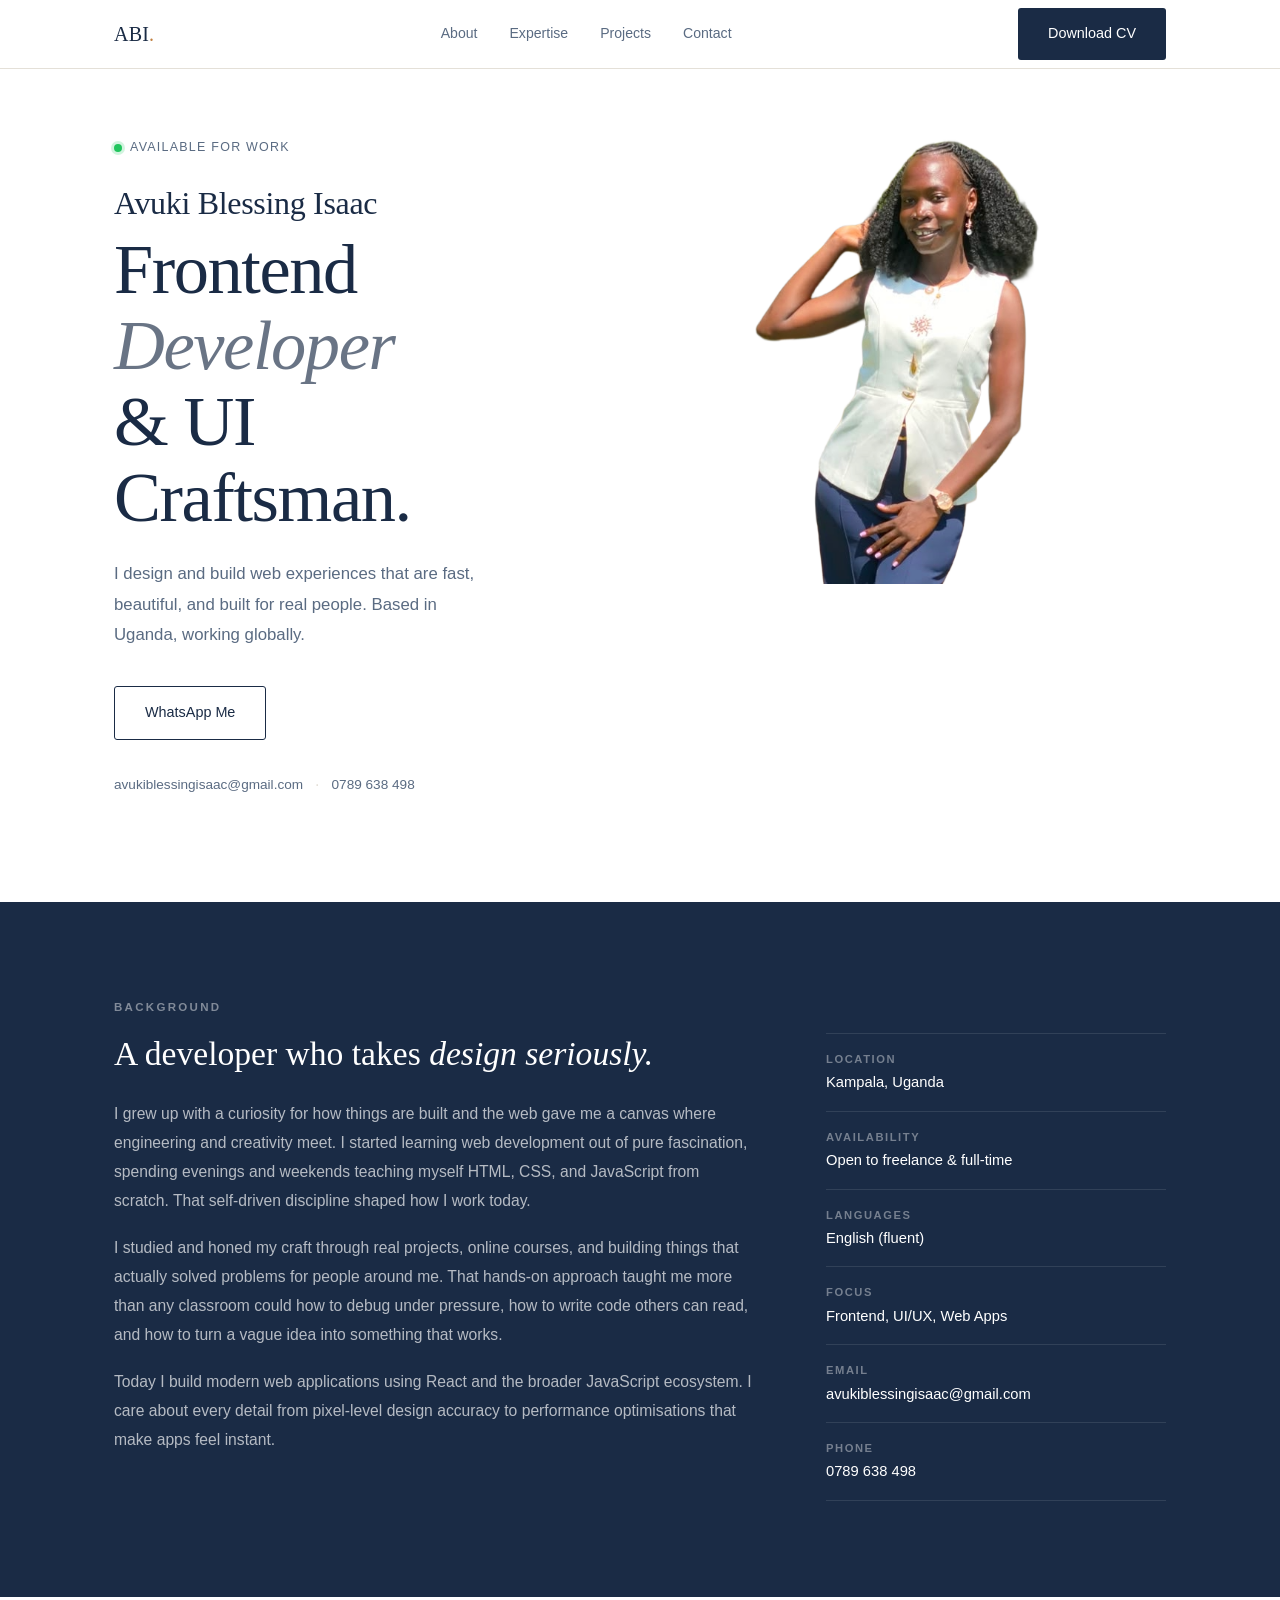
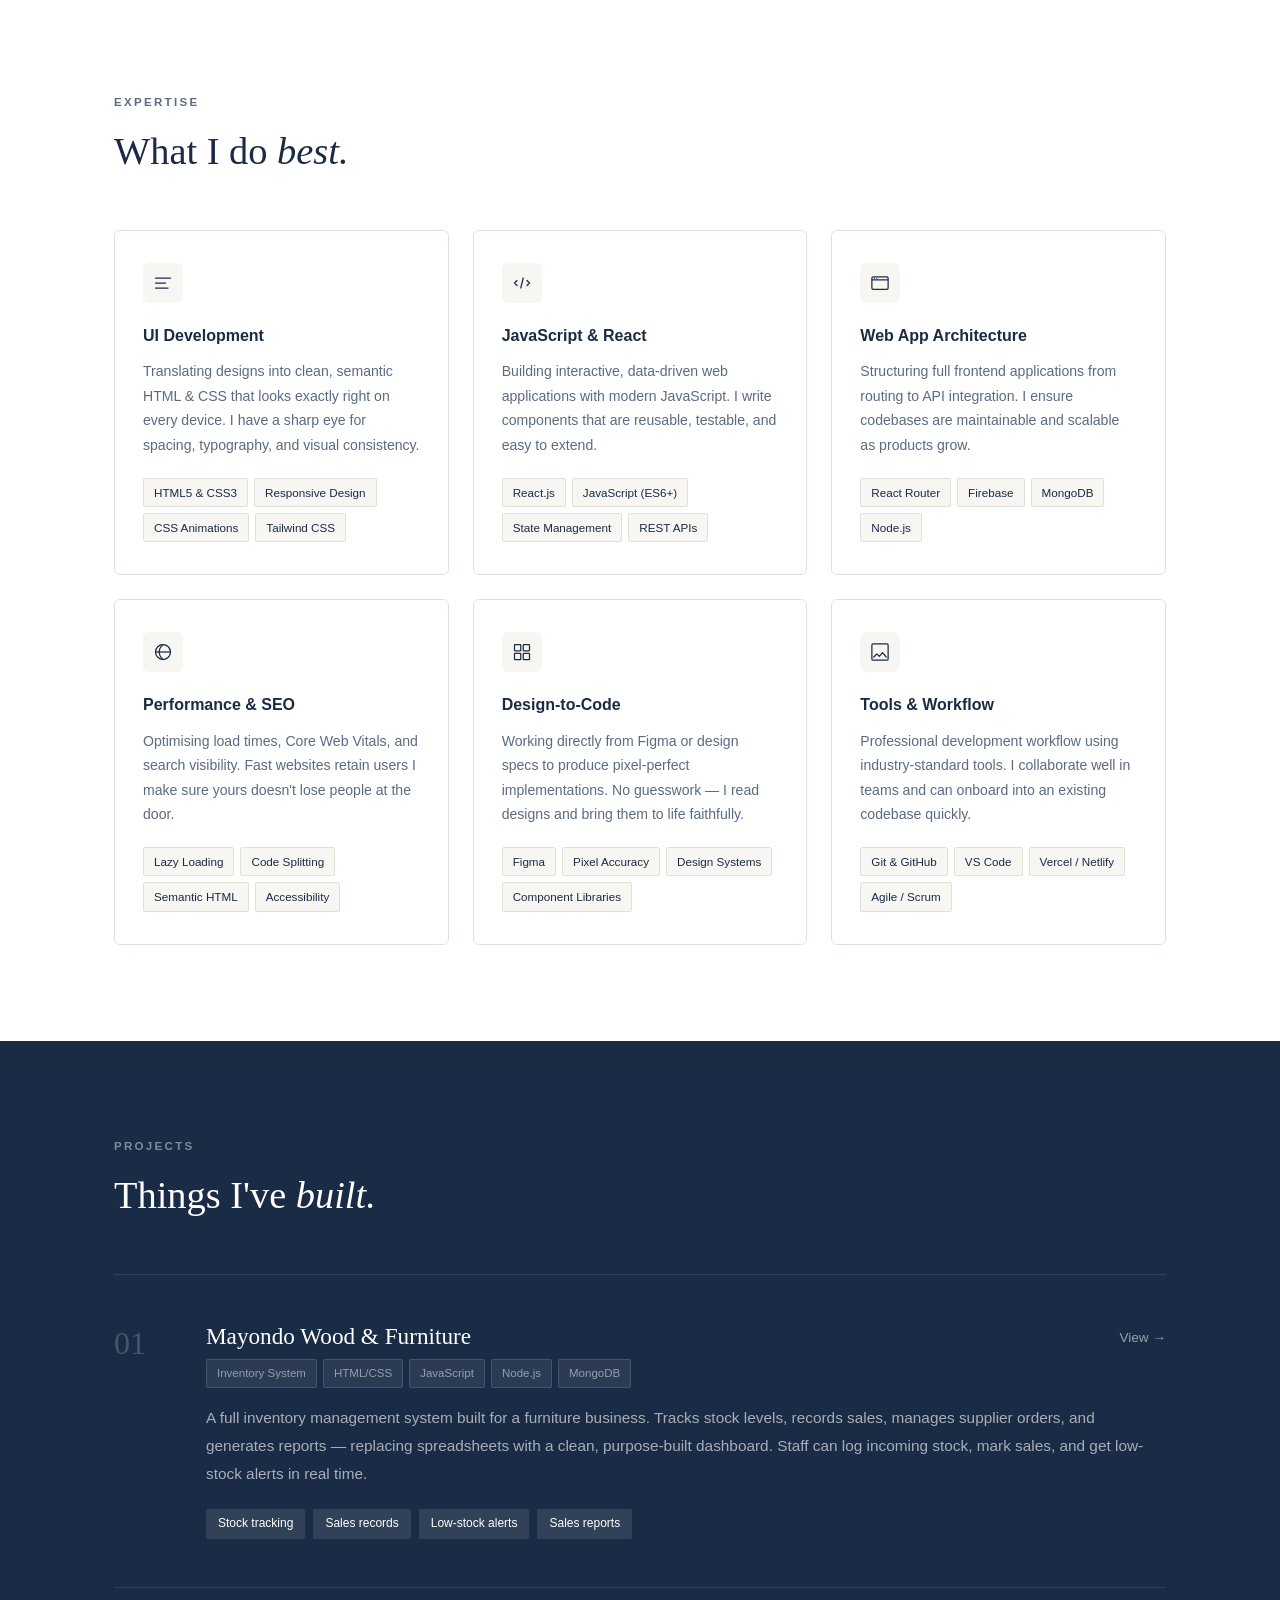
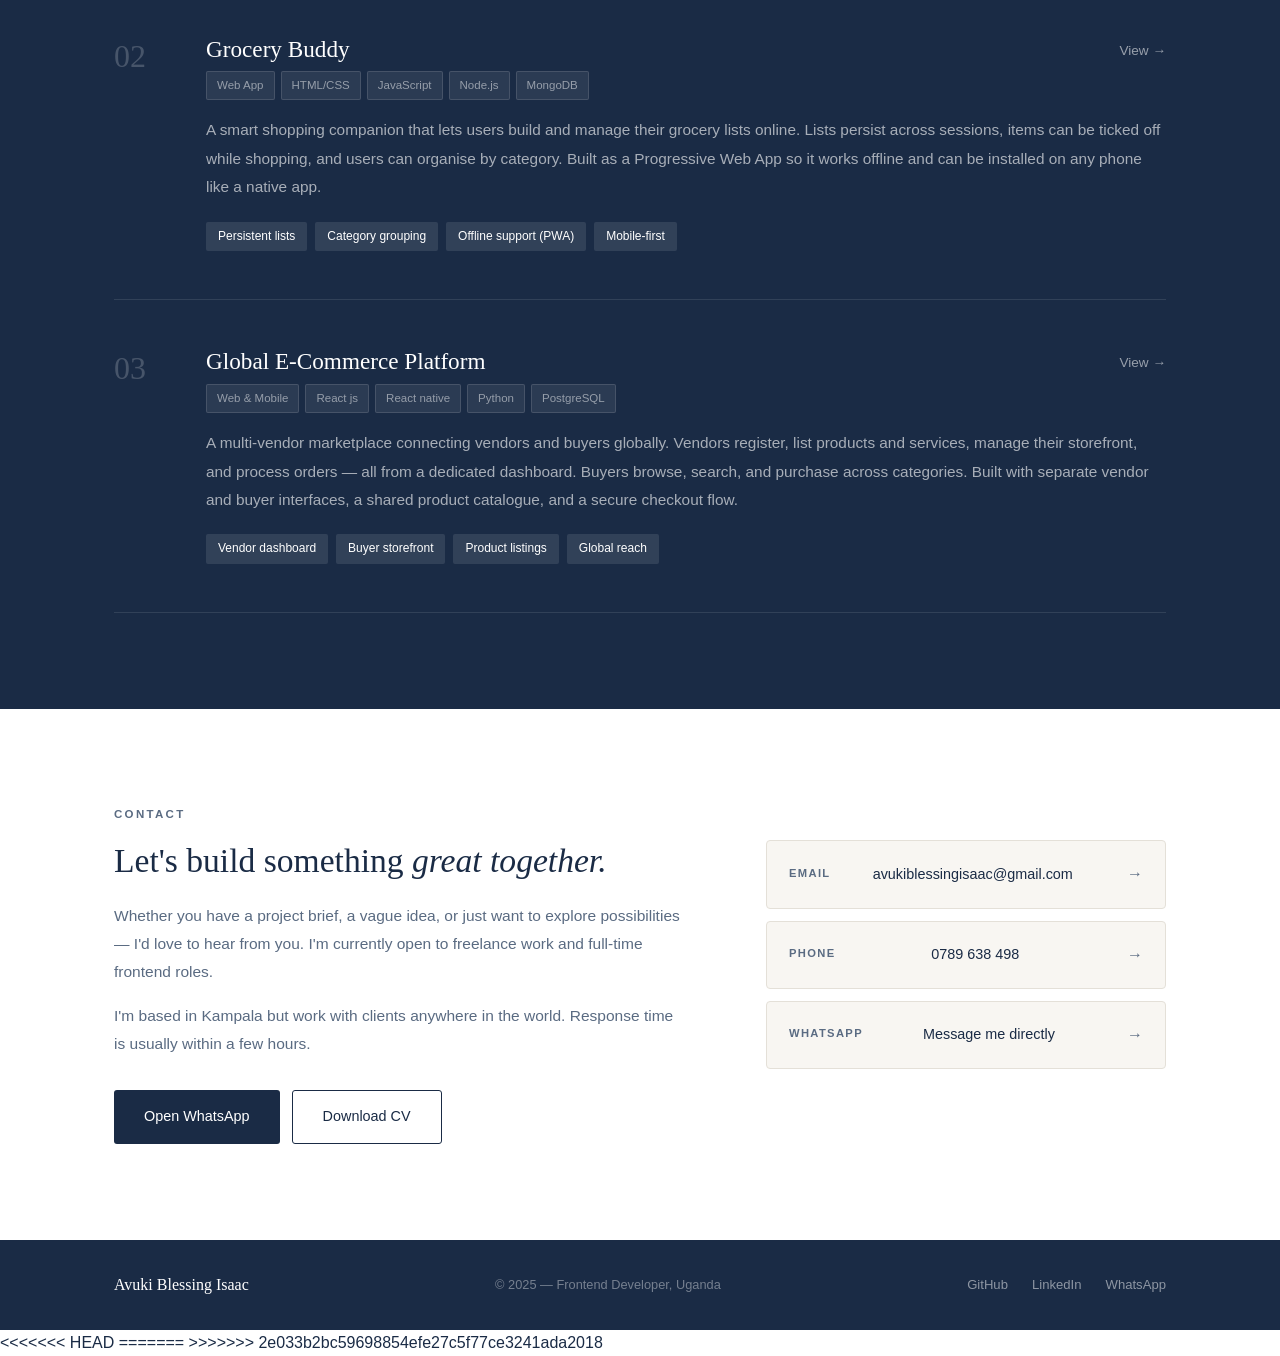
==== commit f0456789: "Update files" ====
--- a/index.html
+++ b/index.html
@@ -346,4 +346,8 @@
 
   <script src="script.js"></script>
 </body>
-</html>+<<<<<<< HEAD
+</html>
+=======
+</html>
+>>>>>>> 2e033b2bc59698854efe27c5f77ce3241ada2018
--- a/style.css
+++ b/style.css
@@ -463,4 +463,4 @@
 }
 @media (prefers-reduced-motion: reduce) {
   *, *::before, *::after { transition-duration: 0.01ms !important; }
-}+}
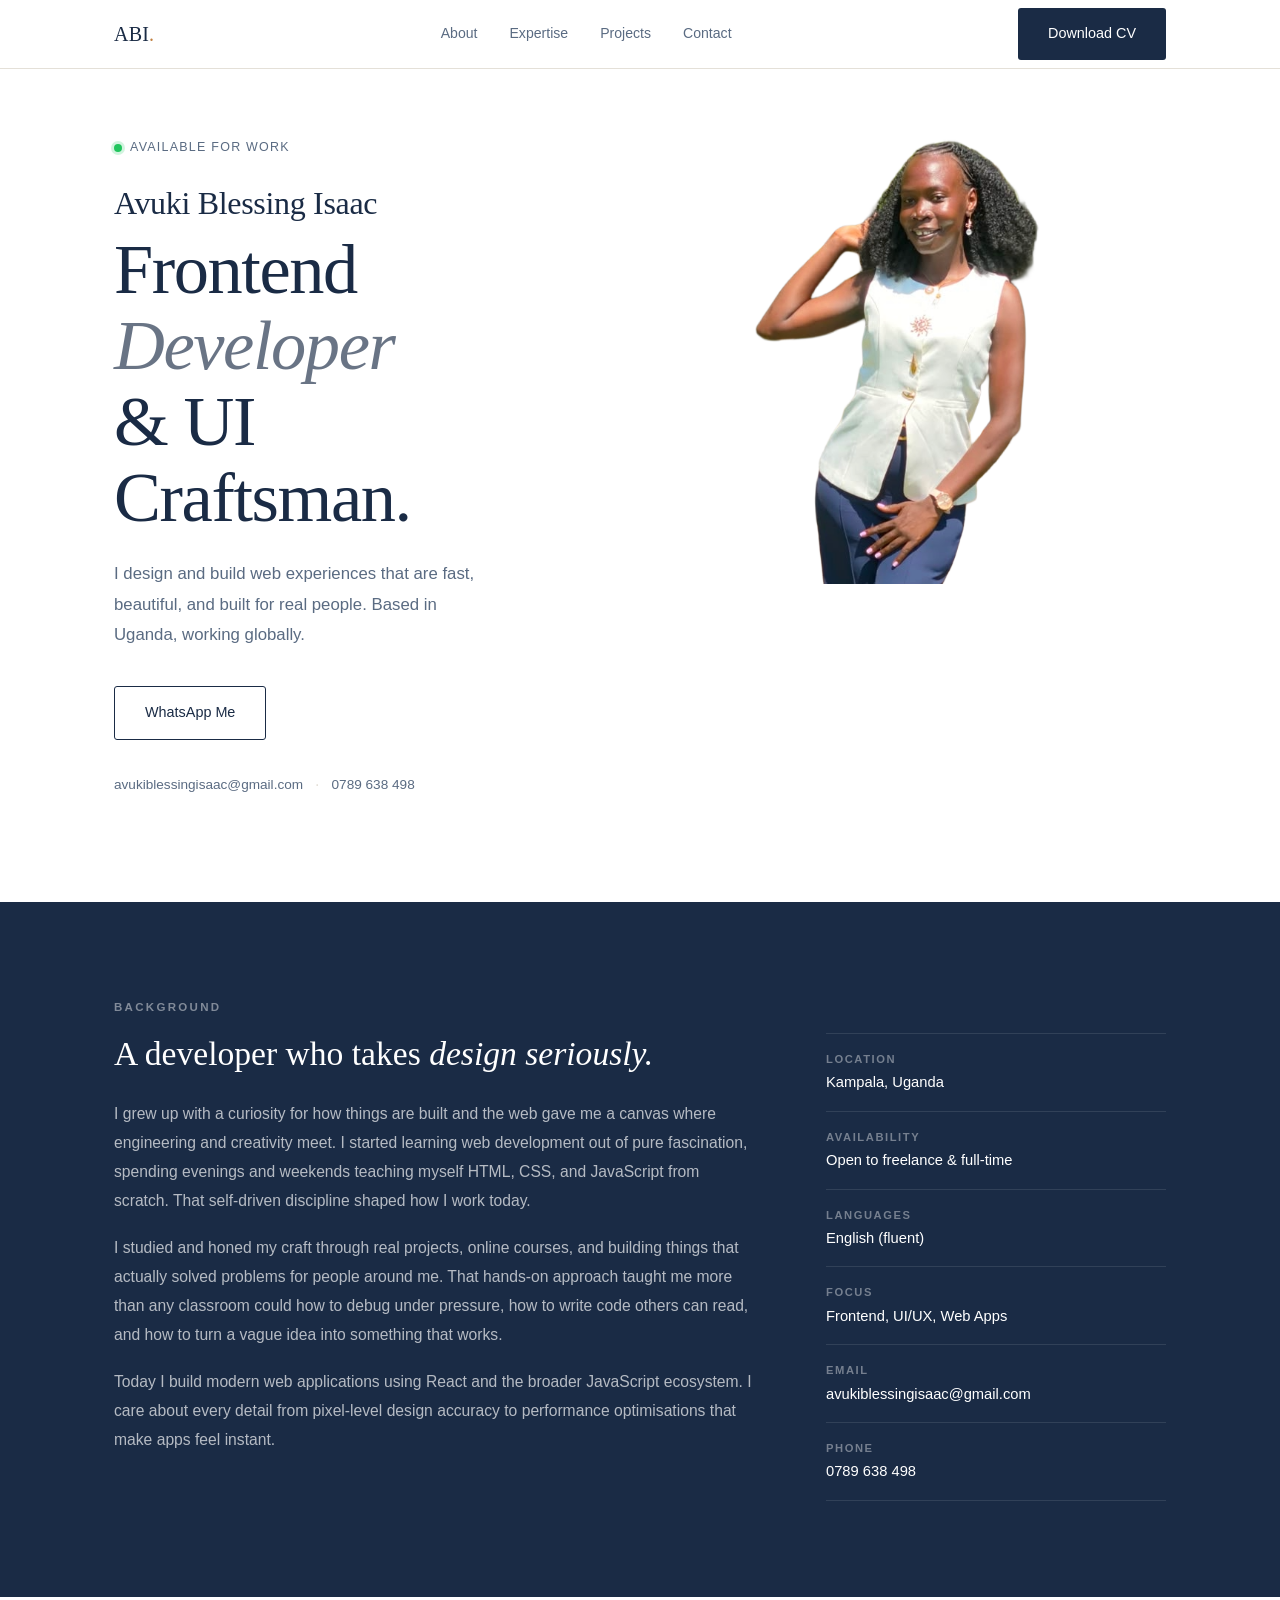
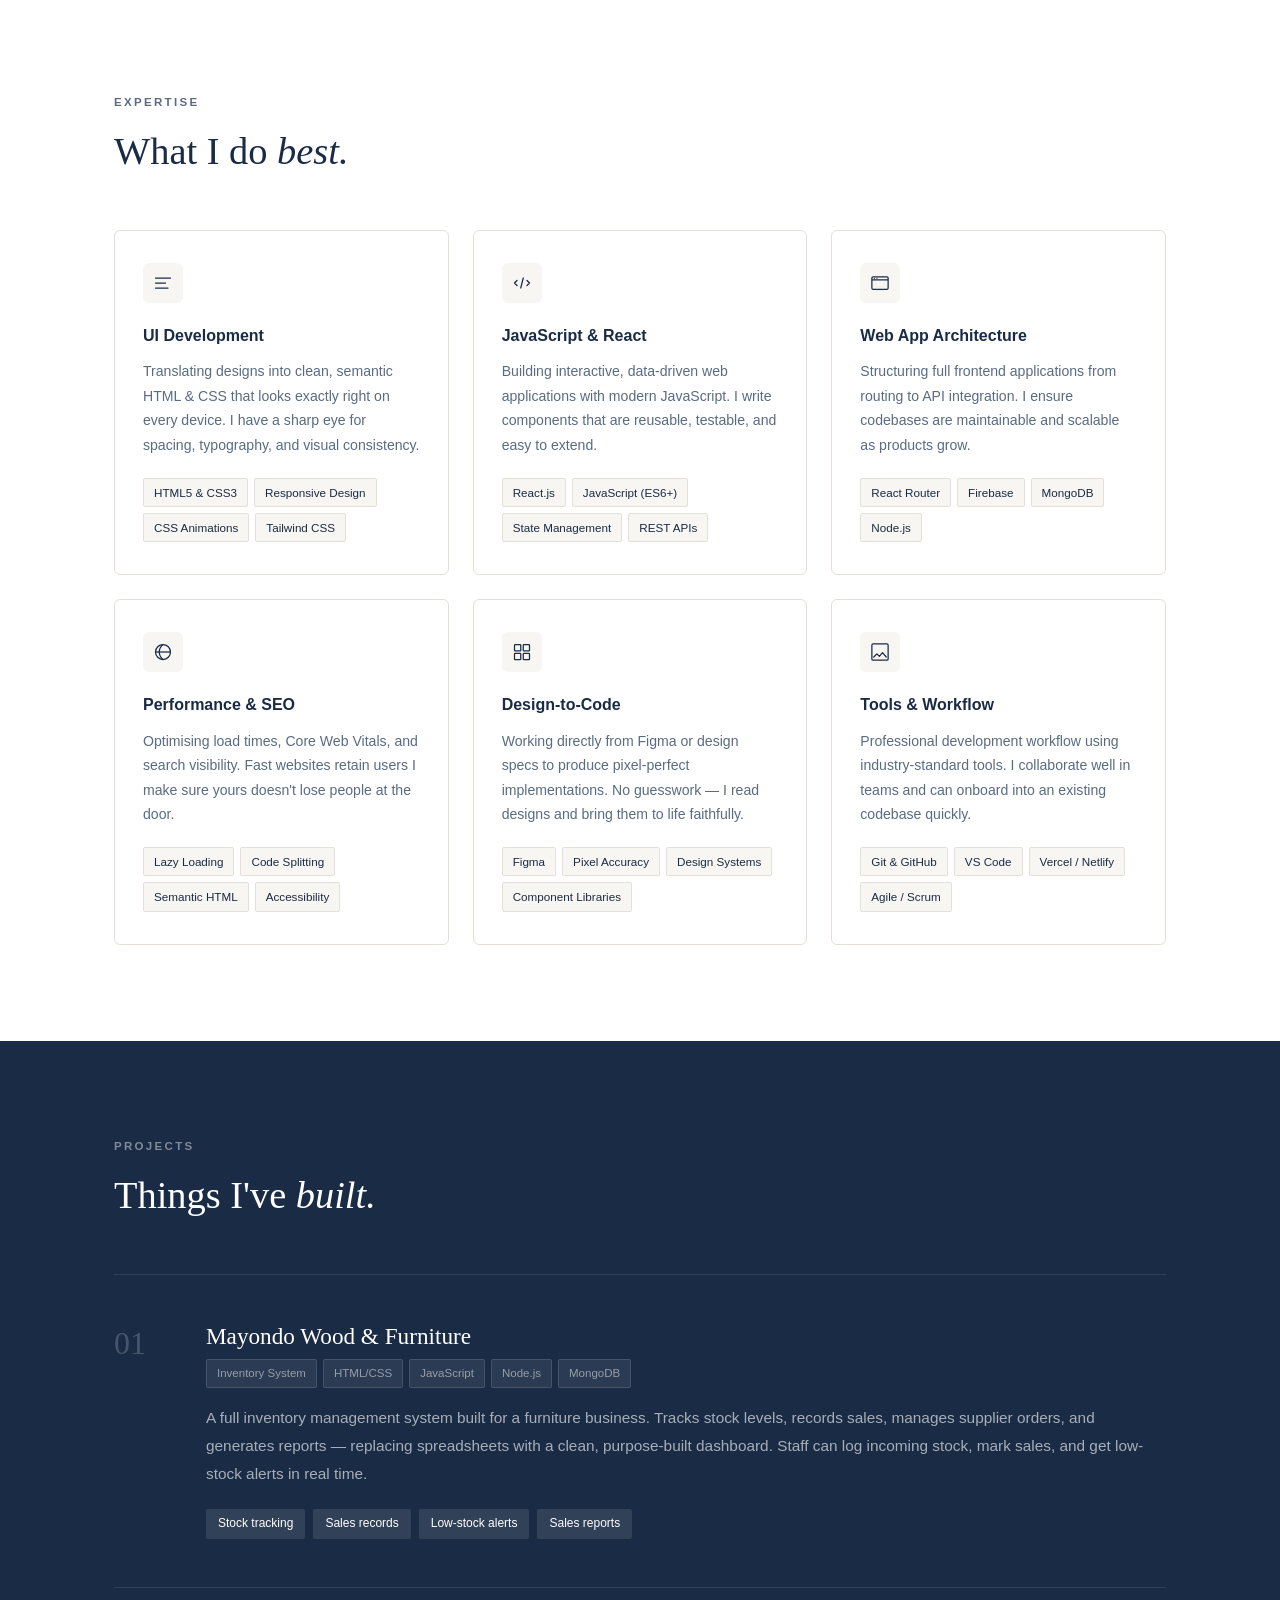
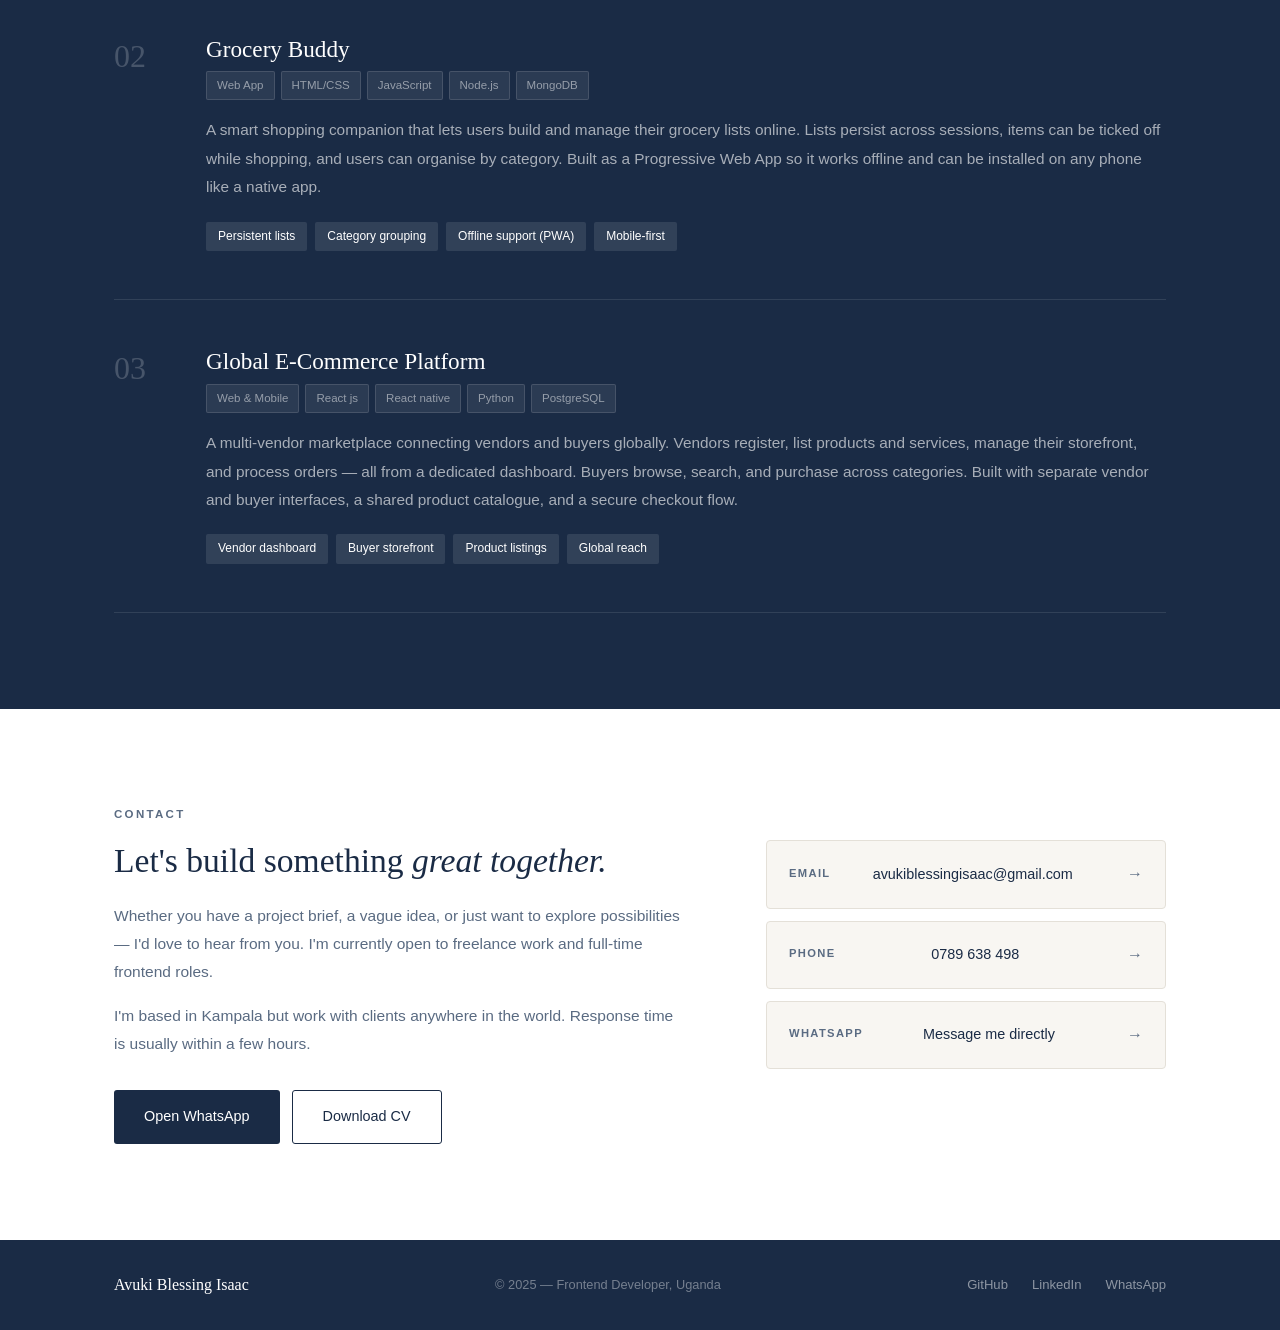
==== commit 2ae84ba1: "fix merge conflict" ====
--- a/index.html
+++ b/index.html
@@ -236,7 +236,7 @@
                   <span>Inventory System</span><span>HTML/CSS</span><span>JavaScript</span><span>Node.js</span><span>MongoDB</span>
                 </div>
               </div>
-              <a href="#" class="project-link-btn">View →</a>
+              <!-- <a href="#" class="project-link-btn">View →</a> -->
             </div>
             <p>A full inventory management system built for a furniture business. Tracks stock levels, records sales, manages supplier orders, and generates reports — replacing spreadsheets with a clean, purpose-built dashboard. Staff can log incoming stock, mark sales, and get low-stock alerts in real time.</p>
             <div class="project-highlights">
@@ -258,7 +258,7 @@
                   <span>Web App</span><span>HTML/CSS</span><span>JavaScript</span><span>Node.js</span><span>MongoDB</span>
                 </div>
               </div>
-              <a href="#" class="project-link-btn">View →</a>
+              <!-- <a href="#" class="project-link-btn">View →</a> -->
             </div>
             <p>A smart shopping companion that lets users build and manage their grocery lists online. Lists persist across sessions, items can be ticked off while shopping, and users can organise by category. Built as a Progressive Web App so it works offline and can be installed on any phone like a native app.</p>
             <div class="project-highlights">
@@ -280,7 +280,7 @@
                   <span>Web &amp; Mobile</span><span>React js</span><span>React native</span><span>Python</span><span>PostgreSQL</span>
                 </div>
               </div>
-              <a href="#" class="project-link-btn">View →</a>
+              <!-- <a href="#" class="project-link-btn">View →</a> -->
             </div>
             <p>A multi-vendor marketplace connecting vendors and buyers globally. Vendors register, list products and services, manage their storefront, and process orders — all from a dedicated dashboard. Buyers browse, search, and purchase across categories. Built with separate vendor and buyer interfaces, a shared product catalogue, and a secure checkout flow.</p>
             <div class="project-highlights">
@@ -307,7 +307,7 @@
           <p>I'm based in Kampala but work with clients anywhere in the world. Response time is usually within a few hours.</p>
           <div class="contact-btns">
             <a href="https://wa.me/256789638498?text=Hi%20Avuki%2C%20I%20came%20across%20your%20portfolio%20and%20I%27d%20love%20to%20discuss%20a%20project%20with%20you." target="_blank" class="btn btn-primary">Open WhatsApp</a>
-            <a href="cv/Avuki_Blessing_Isaac_CV.pdf" download class="btn btn-ghost">Download CV</a>
+            <a href="AVUKI BLESSING ISAAC RESUME (1).pdf" download class="btn btn-ghost">Download CV</a>
           </div>
         </div>
         <div class="contact-right">
@@ -346,8 +346,4 @@
 
   <script src="script.js"></script>
 </body>
-<<<<<<< HEAD
 </html>
-=======
-</html>
->>>>>>> 2e033b2bc59698854efe27c5f77ce3241ada2018
